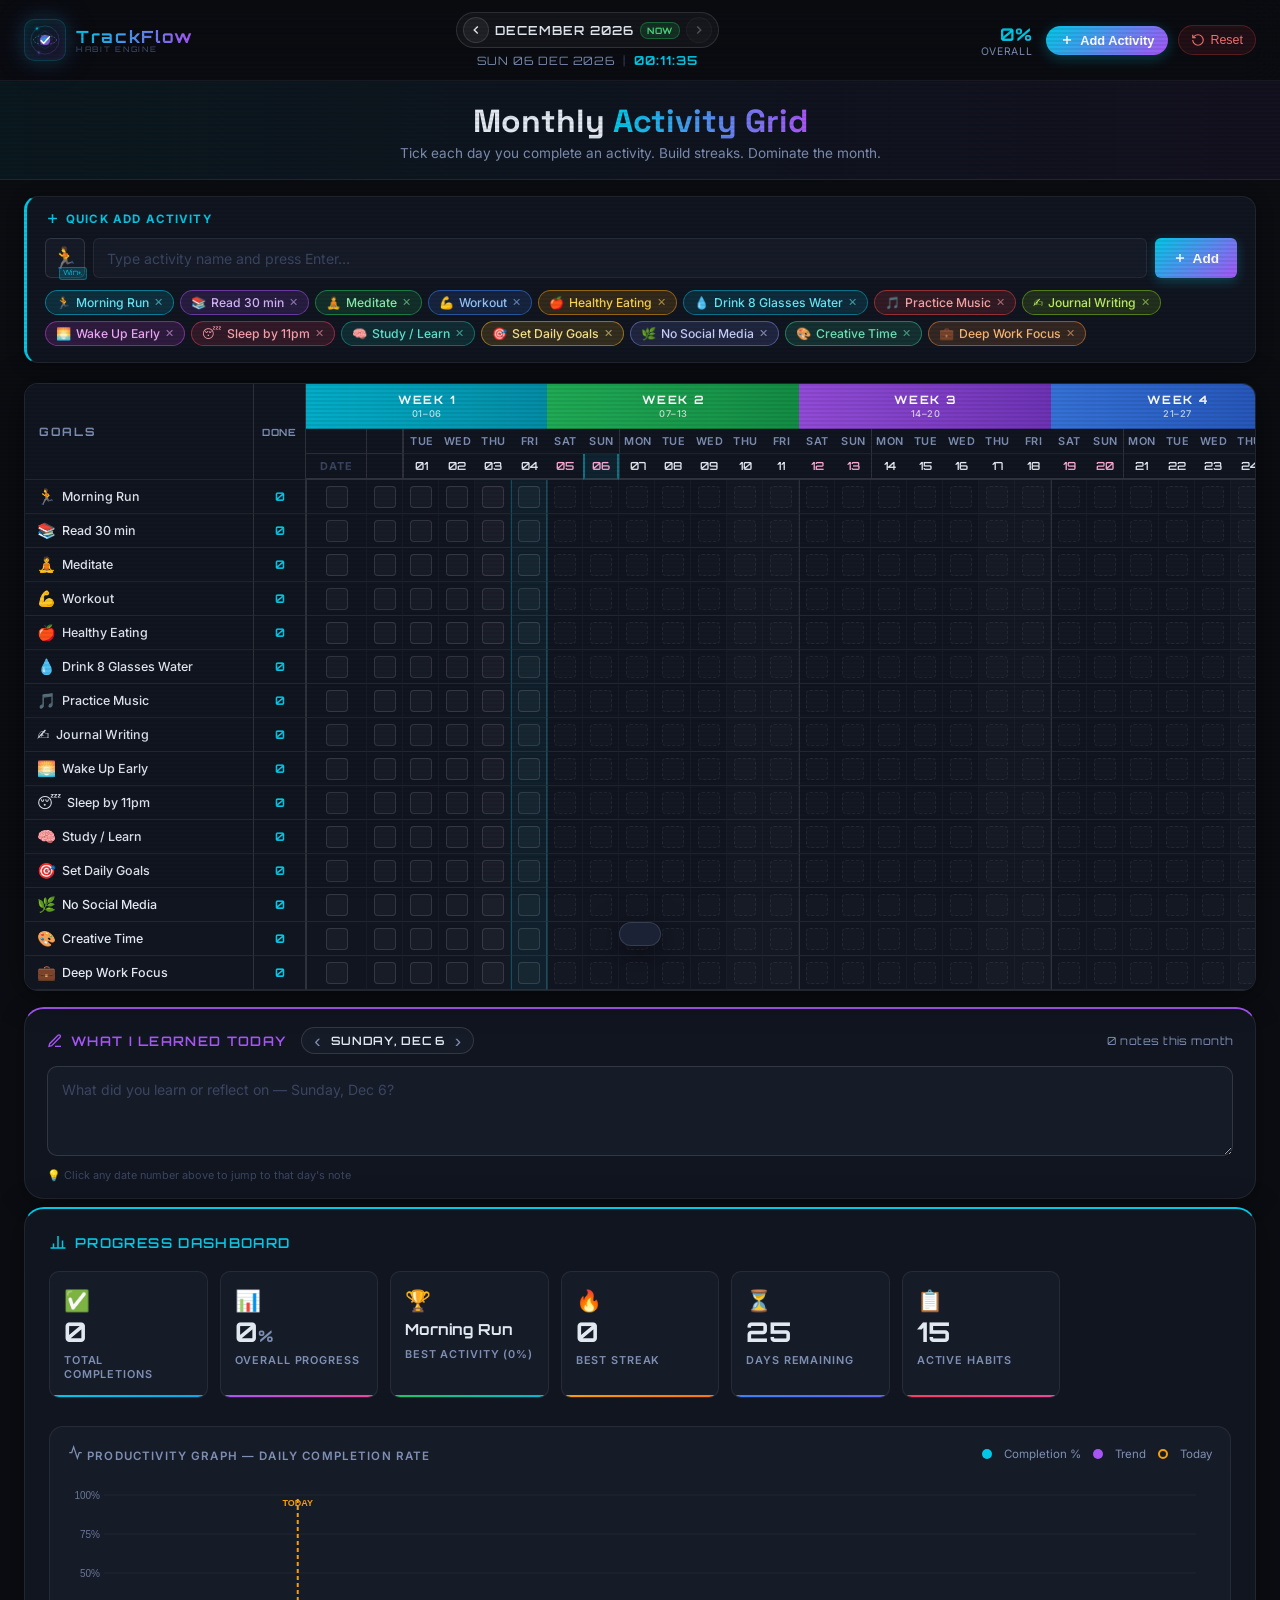
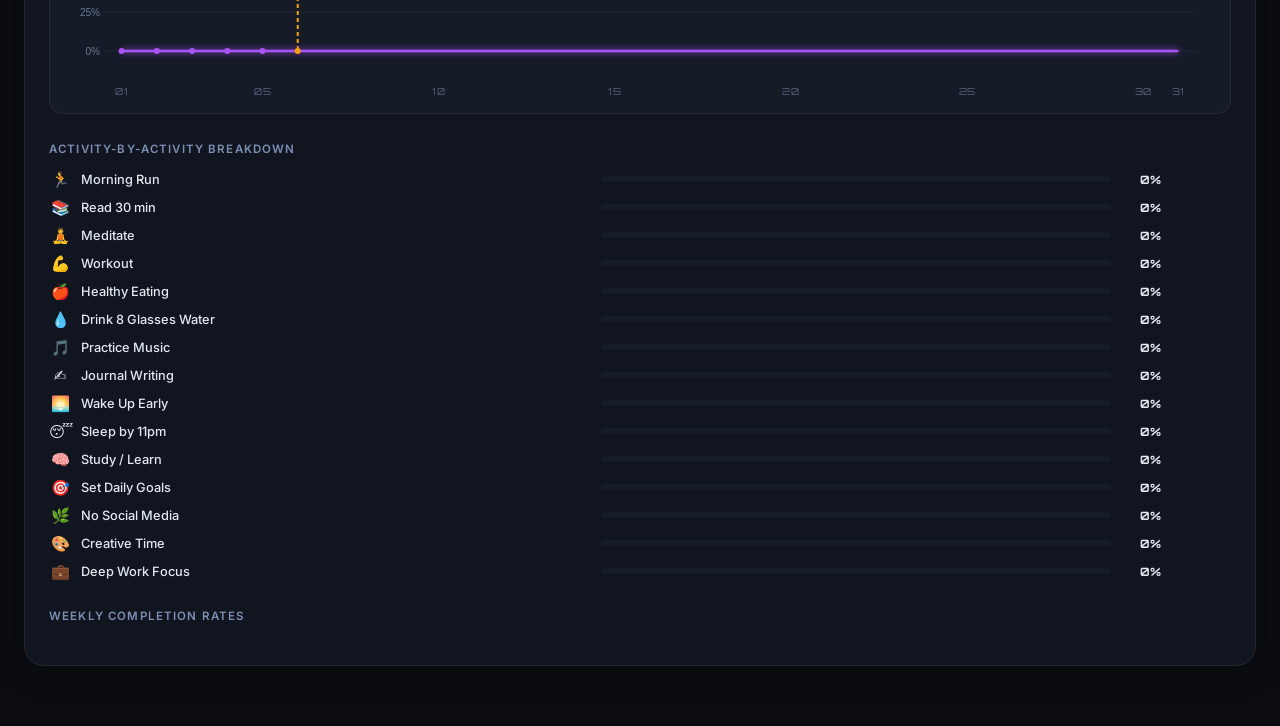
==== index.html @ 76096b97 "initialize" ====
<!DOCTYPE html>
<html lang="en">
<head>
  <meta charset="UTF-8" />
  <meta name="viewport" content="width=device-width, initial-scale=1.0" />
  <title>Monthly Activity Tracker | TrackFlow</title>
  <link rel="icon" type="image/svg+xml" href="favicon.svg" />
  <meta name="description" content="Track daily habits for the whole month. Activities as rows, days grouped by weeks as columns. Visualize your consistency." />
  <link rel="preconnect" href="https://fonts.googleapis.com" />
  <link rel="preconnect" href="https://fonts.gstatic.com" crossorigin />
  <link href="https://fonts.googleapis.com/css2?family=Inter:wght@300;400;500;600;700;800&family=Space+Grotesk:wght@400;500;600;700&family=Orbitron:wght@400;600;700&display=swap" rel="stylesheet" />
  <link rel="stylesheet" href="style.css" />
</head>
<body>

  <!-- Scanline overlay for techy feel -->
  <div class="scanlines"></div>

  <!-- Header -->
  <header class="header">
    <div class="header-inner">
      <div class="logo">
        <div class="logo-icon">
          <svg width="32" height="32" viewBox="0 0 100 100" fill="none" xmlns="http://www.w3.org/2000/svg">
            <!-- Outer glow ring -->
            <circle class="logo-ring-outer" cx="50" cy="50" r="44" stroke="url(#logoGrad1)" stroke-width="2" opacity="0.35"/>
            <!-- Orbital ring 1 (tilted) -->
            <ellipse class="logo-orbit logo-orbit-1" cx="50" cy="50" rx="36" ry="14" stroke="url(#logoGrad1)" stroke-width="1.8" stroke-dasharray="6 4" opacity="0.6"/>
            <!-- Orbital ring 2 (tilted opposite) -->
            <ellipse class="logo-orbit logo-orbit-2" cx="50" cy="50" rx="36" ry="14" stroke="url(#logoGrad2)" stroke-width="1.5" stroke-dasharray="4 6" opacity="0.45"/>
            <!-- Inner hexagon frame -->
            <polygon class="logo-hex" points="50,22 72,36 72,64 50,78 28,64 28,36" stroke="url(#logoGrad1)" stroke-width="1.5" fill="none" opacity="0.25"/>
            <!-- Core pulse circle -->
            <circle class="logo-core-pulse" cx="50" cy="50" r="18" fill="url(#logoCoreFill)" opacity="0.2"/>
            <circle class="logo-core" cx="50" cy="50" r="16" fill="url(#logoCoreFill)" opacity="0.85"/>
            <!-- Checkmark in the center -->
            <polyline class="logo-check" points="38,52 46,60 64,40" stroke="#fff" stroke-width="5" stroke-linecap="round" stroke-linejoin="round" fill="none"/>
            <!-- Small orbiting dot -->
            <circle class="logo-dot" cx="50" cy="6" r="3" fill="#00c8e6">
              <animateTransform attributeName="transform" type="rotate" from="0 50 50" to="360 50 50" dur="6s" repeatCount="indefinite"/>
            </circle>
            <!-- Second orbiting dot (reverse) -->
            <circle class="logo-dot-2" cx="94" cy="50" r="2.2" fill="#a855f7">
              <animateTransform attributeName="transform" type="rotate" from="360 50 50" to="0 50 50" dur="8s" repeatCount="indefinite"/>
            </circle>
            <!-- Gradients -->
            <defs>
              <linearGradient id="logoGrad1" x1="0%" y1="0%" x2="100%" y2="100%">
                <stop offset="0%" stop-color="#00c8e6"/>
                <stop offset="100%" stop-color="#a855f7"/>
              </linearGradient>
              <linearGradient id="logoGrad2" x1="100%" y1="0%" x2="0%" y2="100%">
                <stop offset="0%" stop-color="#a855f7"/>
                <stop offset="100%" stop-color="#22c55e"/>
              </linearGradient>
              <radialGradient id="logoCoreFill" cx="50%" cy="45%" r="50%">
                <stop offset="0%" stop-color="#00c8e6"/>
                <stop offset="100%" stop-color="#a855f7"/>
              </radialGradient>
            </defs>
          </svg>
        </div>
        <div class="logo-text-wrap">
          <span class="logo-text">TrackFlow</span>
          <span class="logo-tagline">HABIT ENGINE</span>
        </div>
      </div>
      <div class="header-center">
        <div class="month-display" id="monthDisplay"></div>
        <div class="live-clock" id="liveClock">
          <span class="clock-date" id="clockDate"></span>
          <span class="clock-sep">|</span>
          <span class="clock-time" id="clockTime"></span>
        </div>
      </div>
      <div class="header-right">
        <div class="header-stat" id="headerStat">
          <span class="stat-val" id="headerPct">0%</span>
          <span class="stat-lbl">Overall</span>
        </div>
        <button class="btn-add-activity" id="openAddModal">
          <svg width="14" height="14" viewBox="0 0 24 24" fill="none" stroke="currentColor" stroke-width="2.5"><path d="M12 5v14M5 12h14"/></svg>
          Add Activity
        </button>
        <button class="btn-reset" id="resetBtn">
          <svg width="14" height="14" viewBox="0 0 24 24" fill="none" stroke="currentColor" stroke-width="2">
            <path d="M3 12a9 9 0 1 0 9-9 9.75 9.75 0 0 0-6.74 2.74L3 8"/><path d="M3 3v5h5"/>
          </svg>
          Reset
        </button>
      </div>
    </div>
  </header>

  <!-- Hero Strip -->
  <div class="hero-strip">
    <h1 class="hero-title">Monthly <span class="hl">Activity Grid</span></h1>
    <p class="hero-sub">Tick each day you complete an activity. Build streaks. Dominate the month.</p>
  </div>

  <!-- Main tracker area -->
  <main class="main-wrap">

    <!-- Quick-Add Activity Bar -->
    <div class="quick-add-bar">
      <div class="quick-add-inner">
        <div class="qa-label">
          <svg width="15" height="15" viewBox="0 0 24 24" fill="none" stroke="currentColor" stroke-width="2.5"><path d="M12 5v14M5 12h14"/></svg>
          Quick Add Activity
        </div>
        <div class="qa-inputs">
          <!-- Native emoji input: click here then press Win+. to open OS emoji picker -->
          <div class="qa-emoji-wrap" title="Click here, then press Win+. for emoji picker">
            <input type="text" id="qaEmojiInput" class="qa-emoji-input" value="🏃" maxlength="4"
              placeholder="😀" autocomplete="off" spellcheck="false" />
            <span class="qa-emoji-hint">Win+.</span>
          </div>
          <input type="text" id="qaNameInput" class="qa-name-input" placeholder="Type activity name and press Enter…" maxlength="28" />
          <button class="qa-add-btn" id="qaAddBtn">
            <svg width="14" height="14" viewBox="0 0 24 24" fill="none" stroke="currentColor" stroke-width="2.5"><path d="M12 5v14M5 12h14"/></svg>
            Add
          </button>
        </div>
        <div class="qa-chips" id="qaChips"></div>
      </div>
    </div>

    <!-- Outer scroll for the grid -->
    <div class="grid-outer">
      <div class="grid-scroll" id="gridScroll">

        <table class="tracker-grid" id="trackerGrid">
          <!-- Built entirely by JS -->
        </table>

      </div>
    </div>

    <!-- Daily Learnings Panel -->
    <div class="learnings-panel" id="learningsPanel">
      <div class="lp-header">
        <div class="lp-title">
          <svg width="16" height="16" viewBox="0 0 24 24" fill="none" stroke="currentColor" stroke-width="2">
            <path d="M12 20h9"/><path d="M16.5 3.5a2.121 2.121 0 013 3L7 19l-4 1 1-4L16.5 3.5z"/>
          </svg>
          What I Learned Today
        </div>
        <div class="lp-day-nav">
          <button class="lp-nav-btn" id="lpPrevDay" title="Previous day">&#8249;</button>
          <span class="lp-date-label" id="lpDateLabel">—</span>
          <button class="lp-nav-btn" id="lpNextDay" title="Next day">&#8250;</button>
        </div>
        <span class="lp-note-count" id="lpNoteCount">0 notes this month</span>
      </div>
      <textarea class="lp-textarea" id="lpTextarea" maxlength="2000"
        placeholder="What did you learn or reflect on today?"></textarea>
      <div class="lp-footer">
        <span class="lp-tip">💡 Click any date number above to jump to that day's note</span>
        <span class="lp-saved" id="lpSaved"></span>
      </div>
    </div>

    <!-- Progress Dashboard -->
    <section class="dashboard" id="dashboard">
      <div class="dash-title">
        <svg width="18" height="18" viewBox="0 0 24 24" fill="none" stroke="currentColor" stroke-width="2">
          <line x1="18" y1="20" x2="18" y2="10"/><line x1="12" y1="20" x2="12" y2="4"/>
          <line x1="6" y1="20" x2="6" y2="14"/><path d="M2 20h20"/>
        </svg>
        Progress Dashboard
      </div>

      <!-- Top stat cards -->
      <div class="stat-cards" id="statCards"></div>

      <!-- Productivity Graph -->
      <div class="graph-panel" id="graphPanel">
        <div class="graph-header">
          <div class="panel-label" style="margin-bottom:0">
            <svg width="15" height="15" viewBox="0 0 24 24" fill="none" stroke="currentColor" stroke-width="2">
              <polyline points="22 12 18 12 15 21 9 3 6 12 2 12"/>
            </svg>
            Productivity Graph — Daily Completion Rate
          </div>
          <div class="graph-legend">
            <span class="gl-dot" style="background:#00c8e6"></span><span>Completion %</span>
            <span class="gl-dot" style="background:#a855f7"></span><span>Trend</span>
            <span class="gl-dot gl-today"></span><span>Today</span>
          </div>
        </div>
        <div class="graph-wrap">
          <canvas id="prodGraph" class="prod-canvas"></canvas>
        </div>
        <div class="graph-x-labels" id="graphXLabels"></div>
      </div>

      <!-- Per-activity breakdown -->
      <div class="activity-breakdown" id="activityBreakdown"></div>

      <!-- Weekly bars -->
      <div class="weekly-panel">
        <div class="panel-label">Weekly Completion Rates</div>
        <div class="weekly-bar-row" id="weeklyBarRow"></div>
      </div>
    </section>

  </main>

  <!-- Add Activity Modal -->
  <div class="overlay" id="addModalOverlay">
    <div class="modal glass-modal">
      <div class="modal-head">
        <span class="modal-title">Add New Activity</span>
        <button class="modal-close" id="closeAddModal">✕</button>
      </div>
      <div class="modal-body">
        <label class="field-label">Activity Name</label>
        <div class="input-row">
          <input type="text" id="activityNameInput" class="text-input" placeholder="e.g. Morning Run, Read 30 min…" maxlength="28" />
        </div>
        <div class="emoji-picker-wrap">
          <label class="field-label">Pick an Emoji</label>
          <div class="modal-emoji-native">
            <input type="text" id="modalEmojiInput" class="modal-emoji-input" value="🏃" maxlength="4"
              placeholder="😀" autocomplete="off" spellcheck="false" />
            <span class="modal-emoji-tip">← Click &amp; press <kbd>Win</kbd>+<kbd>.</kbd> to open emoji picker</span>
          </div>
          <div class="emoji-grid" id="emojiGrid"></div>
        </div>
        <div class="modal-actions">
          <button class="btn-cancel-m" id="cancelAddModal">Cancel</button>
          <button class="btn-confirm-add" id="confirmAddActivity">
            <svg width="14" height="14" viewBox="0 0 24 24" fill="none" stroke="currentColor" stroke-width="2.5"><path d="M12 5v14M5 12h14"/></svg>
            Add Activity
          </button>
        </div>
      </div>
    </div>
  </div>

  <!-- Reset Confirm Modal -->
  <div class="overlay" id="resetOverlay">
    <div class="modal glass-modal narrow">
      <div class="modal-head">
        <span class="modal-title" style="color:#f87171">⚠ Reset All Data?</span>
        <button class="modal-close" id="closeResetModal">✕</button>
      </div>
      <div class="modal-body">
        <p style="color:var(--c-text2);font-size:.88rem;line-height:1.6;margin-bottom:20px">This will permanently erase all ticked days and restore default activities. Cannot be undone.</p>
        <div class="modal-actions">
          <button class="btn-cancel-m" id="cancelReset">Cancel</button>
          <button class="btn-danger-confirm" id="confirmReset">Yes, Reset Everything</button>
        </div>
      </div>
    </div>
  </div>

  <!-- Toast -->
  <div class="toast" id="toast"></div>

  <script src="app.js"></script>
</body>
</html>
---- style.css ----
/* ============================================================
   TrackFlow — Reference-Matched Style
   Dark techy dashboard: activities as rows, weeks as columns
   ============================================================ */

*, *::before, *::after { box-sizing: border-box; margin: 0; padding: 0; }

:root {
  --bg:        #0b0d12;
  --bg2:       #111520;
  --bg3:       #161b28;
  --bg4:       #1c2235;
  --glass:     rgba(255,255,255,0.04);
  --glass2:    rgba(255,255,255,0.07);

  /* Week colours matching reference */
  --w1: #00c8e6;   /* cyan  - week 1 */
  --w2: #22c55e;   /* green - week 2 */
  --w3: #a855f7;   /* purple- week 3 */
  --w4: #3b82f6;   /* blue  - week 4 */
  --w5: #f97316;   /* orange- week 5 */

  --accent:    #00c8e6;
  --accent2:   #a855f7;
  --green:     #22c55e;
  --amber:     #f59e0b;
  --red:       #ef4444;

  --c-text:    #e2e8f0;
  --c-text2:   #7d8fb3;
  --c-text3:   #3a4560;
  --c-border:  rgba(255,255,255,0.07);
  --c-border2: rgba(255,255,255,0.12);

  --cell-w:    36px;
  --cell-h:    34px;
  --label-w:   200px;
  --count-w:   52px;

  --font:      'Inter', system-ui, sans-serif;
  --font-d:    'Space Grotesk', system-ui, sans-serif;
  --font-hud:  'Orbitron', system-ui, sans-serif;

  --r-sm: 6px;
  --r-md: 10px;
  --r-lg: 14px;
  --r-xl: 20px;

  --ease: 0.18s cubic-bezier(0.4,0,0.2,1);
}

html { scroll-behavior: smooth; }
body {
  font-family: var(--font);
  background: var(--bg);
  color: var(--c-text);
  min-height: 100vh;
  overflow-x: hidden;
}

/* Scanlines */
.scanlines {
  pointer-events: none;
  position: fixed;
  inset: 0;
  z-index: 9999;
  background: repeating-linear-gradient(
    0deg,
    rgba(0,0,0,0) 0px,
    rgba(0,0,0,0) 2px,
    rgba(0,0,0,0.07) 2px,
    rgba(0,0,0,0.07) 4px
  );
}

/* ── Header ── */
.header {
  position: sticky; top: 0; z-index: 200;
  background: rgba(11,13,18,0.92);
  backdrop-filter: blur(20px);
  border-bottom: 1px solid var(--c-border);
}
.header-inner {
  display: flex; align-items: center; gap: 16px;
  max-width: 100%; padding: 12px 24px;
}
.logo { display: flex; align-items: center; gap: 10px; flex-shrink: 0; cursor: default; }
.logo-icon {
  width: 42px; height: 42px; border-radius: 10px;
  background: linear-gradient(135deg, rgba(0,200,230,0.12), rgba(168,85,247,0.12));
  border: 1px solid rgba(0,200,230,0.2);
  display: flex; align-items: center; justify-content: center;
  position: relative; overflow: visible;
  box-shadow:
    0 0 20px rgba(0,200,230,0.2),
    0 0 40px rgba(168,85,247,0.1),
    inset 0 0 12px rgba(0,200,230,0.08);
  transition: box-shadow 0.4s ease, transform 0.3s ease;
}
.logo:hover .logo-icon {
  box-shadow:
    0 0 28px rgba(0,200,230,0.4),
    0 0 56px rgba(168,85,247,0.2),
    inset 0 0 16px rgba(0,200,230,0.12);
  transform: scale(1.08);
}

/* Orbital ring animations */
.logo-orbit-1 { transform-origin: 50px 50px; transform-box: view-box; animation: logoOrbit1 8s linear infinite; }
.logo-orbit-2 { transform-origin: 50px 50px; transform-box: view-box; animation: logoOrbit2 10s linear infinite; }
@keyframes logoOrbit1 {
  from { transform: rotate(35deg); }
  to   { transform: rotate(395deg); }
}
@keyframes logoOrbit2 {
  from { transform: rotate(-25deg); }
  to   { transform: rotate(-385deg); }
}

/* Core pulse glow */
.logo-core-pulse {
  animation: logoPulse 2.5s ease-in-out infinite;
}
@keyframes logoPulse {
  0%, 100% { r: 18; opacity: 0.15; }
  50%      { r: 22; opacity: 0.35; }
}

/* Checkmark draw-in on load */
.logo-check {
  stroke-dasharray: 60;
  stroke-dashoffset: 60;
  animation: logoCheckDraw 1.2s 0.3s cubic-bezier(0.34,1.56,0.64,1) forwards;
}
@keyframes logoCheckDraw {
  to { stroke-dashoffset: 0; }
}

/* Orbiting dots glow */
.logo-dot   { filter: drop-shadow(0 0 4px #00c8e6); }
.logo-dot-2 { filter: drop-shadow(0 0 4px #a855f7); }

/* Hexagon subtle rotation */
.logo-hex {
  transform-origin: 50px 50px;
  transform-box: view-box;
  animation: logoHexSpin 20s linear infinite;
}
@keyframes logoHexSpin {
  from { transform: rotate(0deg); }
  to   { transform: rotate(360deg); }
}

/* Outer ring breathing */
.logo-ring-outer {
  animation: logoRingBreathe 3s ease-in-out infinite;
}
@keyframes logoRingBreathe {
  0%, 100% { opacity: 0.25; stroke-width: 1.5; }
  50%      { opacity: 0.5;  stroke-width: 2.5; }
}

/* Logo text */
.logo-text-wrap {
  display: flex; flex-direction: column; gap: 0;
}
.logo-text {
  font-family: var(--font-hud); font-size: 1.05rem; font-weight: 700;
  background-image: linear-gradient(90deg, #00c8e6, #a855f7, #00c8e6);
  background-size: 200% auto;
  -webkit-background-clip: text;
  background-clip: text;
  -webkit-text-fill-color: transparent;
  color: transparent;
  animation: logoTextShimmer 4s linear infinite;
  letter-spacing: 0.1em; line-height: 1.15;
}
@keyframes logoTextShimmer {
  to { background-position: 200% center; }
}
.logo-tagline {
  font-family: var(--font-hud); font-size: 0.48rem; font-weight: 500;
  color: var(--c-text3); letter-spacing: 0.22em; text-transform: uppercase;
  line-height: 1;
}
.header-center { flex: 1; display: flex; flex-direction: column; align-items: center; gap: 4px; }
.month-display {
  font-family: var(--font-hud); font-size: 0.85rem; font-weight: 600;
  color: var(--c-text); letter-spacing: 0.1em; text-transform: uppercase;
  padding: 4px 14px; background: var(--glass); border: 1px solid var(--c-border2);
  border-radius: 20px;
}

/* Live clock */
.live-clock {
  display: flex; align-items: center; gap: 8px;
  font-family: var(--font-hud);
  font-size: 0.72rem; letter-spacing: 0.08em;
}
.clock-date { color: var(--c-text2); }
.clock-sep  { color: var(--c-text3); }
.clock-time {
  color: var(--accent);
  font-weight: 700;
  font-size: 0.78rem;
  /* Animated pulse on second tick */
  animation: clockPulse 1s step-end infinite;
}
@keyframes clockPulse {
  0%, 100% { opacity: 1; }
  50%       { opacity: 0.6; }
}
.header-right { display: flex; align-items: center; gap: 10px; flex-shrink: 0; }
.header-stat {
  display: flex; flex-direction: column; align-items: flex-end;
  margin-right: 4px;
}
.stat-val { font-family: var(--font-hud); font-size: 1.1rem; font-weight: 700; color: var(--accent); }
.stat-lbl { font-size: 0.65rem; color: var(--c-text2); text-transform: uppercase; letter-spacing: 0.06em; }

.btn-add-activity {
  display: flex; align-items: center; gap: 6px;
  padding: 7px 14px;
  background: linear-gradient(135deg, #00c8e6 0%, #a855f7 100%);
  border: none; border-radius: 20px; color: #fff;
  font-size: 0.8rem; font-weight: 600; cursor: pointer;
  transition: var(--ease); box-shadow: 0 3px 14px rgba(0,200,230,0.3);
}
.btn-add-activity:hover { transform: translateY(-1px); box-shadow: 0 5px 20px rgba(0,200,230,0.45); }

.btn-reset {
  display: flex; align-items: center; gap: 5px;
  padding: 7px 12px;
  background: rgba(239,68,68,0.1); border: 1px solid rgba(239,68,68,0.25);
  border-radius: 20px; color: #f87171; font-size: 0.78rem; font-weight: 500; cursor: pointer;
  transition: var(--ease);
}
.btn-reset:hover { background: rgba(239,68,68,0.2); border-color: rgba(239,68,68,0.5); }

/* ── Hero Strip ── */
.hero-strip {
  background: linear-gradient(90deg, rgba(0,200,230,0.06) 0%, rgba(168,85,247,0.06) 100%);
  border-bottom: 1px solid var(--c-border);
  padding: 20px 28px 18px;
  text-align: center;
}
.hero-title {
  font-family: var(--font-d); font-size: clamp(1.4rem,2.5vw,2.2rem);
  font-weight: 700; margin-bottom: 4px;
}
.hl {
  background: linear-gradient(90deg, #00c8e6, #a855f7);
  -webkit-background-clip: text; -webkit-text-fill-color: transparent; background-clip: text;
}
.hero-sub { font-size: 0.85rem; color: var(--c-text2); }

/* ── Main Wrapper ── */
.main-wrap {
  padding: 0 0 60px;
}

/* ── Grid Outer (scroll container) ── */
.grid-outer {
  position: relative;
  padding: 20px 24px 8px;
}
.grid-scroll {
  overflow-x: auto;
  overflow-y: visible;
  border: 1px solid var(--c-border);
  border-radius: var(--r-lg);
  background: var(--bg2);
  box-shadow: 0 4px 32px rgba(0,0,0,0.5);
  scrollbar-width: thin;
  scrollbar-color: var(--bg4) transparent;
}
.grid-scroll::-webkit-scrollbar { height: 5px; }
.grid-scroll::-webkit-scrollbar-track { background: transparent; }
.grid-scroll::-webkit-scrollbar-thumb { background: var(--bg4); border-radius: 3px; }

/* ── Tracker Table ── */
.tracker-grid {
  border-collapse: separate;
  border-spacing: 0;
  width: max-content;
  min-width: 100%;
}

/* ═══════════════════════════════════════
   ROW 1 — "GOALS" + WEEK HEADERS
   ═══════════════════════════════════════ */
.th-goals-main {
  position: sticky; left: 0; z-index: 30;
  background: var(--bg2);
  width: var(--label-w); min-width: var(--label-w);
  padding: 10px 14px;
  text-align: left;
  font-family: var(--font-hud);
  font-size: 0.72rem; letter-spacing: 0.15em;
  color: var(--c-text2); text-transform: uppercase;
  border-right: 1px solid var(--c-border2);
  border-bottom: 1px solid var(--c-border);
}
.th-count-main {
  position: sticky; left: var(--label-w); z-index: 30;
  width: var(--count-w); min-width: var(--count-w);
  background: var(--bg2);
  border-right: 1px solid var(--c-border2);
  border-bottom: 1px solid var(--c-border);
  font-family: var(--font-hud);
  font-size: 0.62rem; color: var(--c-text2);
  text-transform: uppercase; letter-spacing: 0.1em;
  text-align: center; padding: 10px 4px;
}

/* Week header cells (span 7 day-cols) */
.th-week {
  text-align: center;
  font-family: var(--font-hud);
  font-size: 0.78rem; font-weight: 700; letter-spacing: 0.12em;
  color: #fff; text-transform: uppercase;
  padding: 9px 4px;
  border-bottom: 1px solid rgba(0,0,0,0.2);
  position: relative;
  user-select: none;
}
.th-week.w1 { background: linear-gradient(90deg, rgba(0,200,230,0.85), rgba(0,180,210,0.75)); }
.th-week.w2 { background: linear-gradient(90deg, rgba(34,197,94,0.85), rgba(20,180,80,0.75)); }
.th-week.w3 { background: linear-gradient(90deg, rgba(168,85,247,0.85), rgba(140,60,230,0.75)); }
.th-week.w4 { background: linear-gradient(90deg, rgba(59,130,246,0.85), rgba(40,100,230,0.75)); }
.th-week.w5 { background: linear-gradient(90deg, rgba(249,115,22,0.85), rgba(230,90,10,0.75)); }

/* ═══════════════════════════════════════
   ROW 2 — Day-of-week (Mon Tue…)
   ═══════════════════════════════════════ */
.th-dayname-stub {
  position: sticky; left: 0; z-index: 30;
  background: var(--bg2);
  border-right: 1px solid var(--c-border2);
  border-bottom: 1px solid var(--c-border2);
  padding: 6px 14px;
  font-size: 0.7rem; color: var(--c-text2); text-transform: uppercase;
  letter-spacing: 0.08em;
}
.th-count-stub {
  position: sticky; left: var(--label-w); z-index: 30;
  background: var(--bg2);
  border-right: 1px solid var(--c-border2);
  border-bottom: 1px solid var(--c-border2);
}
.th-dayname {
  text-align: center;
  font-size: 0.68rem; font-weight: 600; color: var(--c-text2);
  text-transform: uppercase; letter-spacing: 0.06em;
  padding: 5px 2px;
  border-bottom: 1px solid var(--c-border);
  min-width: var(--cell-w); width: var(--cell-w);
}
.th-dayname.sat, .th-dayname.sun { color: #f9a8d4; }

/* ═══════════════════════════════════════
   ROW 3 — Date numbers
   ═══════════════════════════════════════ */
.th-datenum-stub {
  position: sticky; left: 0; z-index: 30;
  background: var(--bg2);
  border-right: 1px solid var(--c-border2);
  border-bottom: 2px solid var(--c-border2);
  padding: 5px 14px;
  font-size: 0.68rem; color: var(--c-text3);
  text-transform: uppercase; letter-spacing: 0.08em;
}
.th-count-datenum {
  position: sticky; left: var(--label-w); z-index: 30;
  background: var(--bg2);
  border-right: 1px solid var(--c-border2);
  border-bottom: 2px solid var(--c-border2);
}
.th-datenum {
  text-align: center;
  font-family: var(--font-hud);
  font-size: 0.7rem; font-weight: 600; color: var(--c-text);
  padding: 4px 2px;
  border-bottom: 2px solid var(--c-border2);
  min-width: var(--cell-w); width: var(--cell-w);
}
.th-datenum.today-col { color: var(--accent); background: rgba(0,200,230,0.08); }
.th-datenum.weekend-col { color: #f9a8d4; }

/* ═══════════════════════════════════════
   ACTIVITY ROWS
   ═══════════════════════════════════════ */
.activity-row { transition: background var(--ease); }
.activity-row:hover { background: rgba(255,255,255,0.018); }
.activity-row:hover .td-label { background: var(--bg3); }

/* Sticky label cell */
.td-label {
  position: sticky; left: 0; z-index: 10;
  background: var(--bg2);
  min-width: var(--label-w); width: var(--label-w);
  padding: 0 12px;
  border-right: 1px solid var(--c-border2);
  border-bottom: 1px solid var(--c-border);
  height: var(--cell-h);
  transition: background var(--ease);
  cursor: default;
}
.td-label-inner {
  display: flex; align-items: center; gap: 6px;
  height: 100%;
  width: 100%;
}
.td-label-emoji { font-size: 0.95rem; flex-shrink: 0; }
.td-label-text {
  flex: 1; min-width: 0;
  font-size: 0.78rem; font-weight: 500; color: var(--c-text);
  white-space: nowrap; overflow: hidden; text-overflow: ellipsis;
  cursor: default; border-radius: 4px;
  transition: color var(--ease);
}
.td-label-text:hover { color: var(--accent); }
.td-label-text.renaming { overflow: visible; white-space: normal; }


/* Pencil edit button */
.td-edit-btn {
  flex-shrink: 0;
  opacity: 0;
  width: 20px; height: 20px;
  border: 1px solid rgba(0,200,230,0.3);
  background: rgba(0,200,230,0.08);
  border-radius: 4px;
  color: var(--accent);
  font-size: 10px;
  cursor: pointer;
  transition: var(--ease);
  display: flex; align-items: center; justify-content: center;
  padding: 0;
}
.td-label:hover .td-edit-btn { opacity: 1; }
.td-edit-btn:hover {
  background: rgba(0,200,230,0.2);
  border-color: var(--accent);
  transform: scale(1.1);
}

/* Remove button */
.td-remove-btn {
  flex-shrink: 0;
  opacity: 0; width: 16px; height: 16px;
  border: none; background: rgba(239,68,68,0.15);
  border-radius: 50%; color: #f87171; font-size: 10px;
  cursor: pointer; transition: var(--ease);
  display: flex; align-items: center; justify-content: center;
}
.td-label:hover .td-remove-btn { opacity: 1; }
.td-remove-btn:hover { background: rgba(239,68,68,0.45); }

/* Inline rename input */
.inline-rename-input {
  width: 130px;
  height: 22px;
  padding: 0 7px;
  background: var(--bg4);
  border: 1.5px solid var(--accent);
  border-radius: 5px;
  color: var(--c-text);
  font-family: var(--font);
  font-size: 0.78rem;
  font-weight: 500;
  outline: none;
  box-shadow: 0 0 0 3px rgba(0,200,230,0.15);
  animation: renameIn 0.18s cubic-bezier(0.34,1.56,0.64,1);
}
@keyframes renameIn {
  from { opacity:0; transform: scaleX(0.7); }
  to   { opacity:1; transform: scaleX(1); }
}



/* Count cell (sticky) */
.td-count {
  position: sticky; left: var(--label-w); z-index: 10;
  background: var(--bg2);
  width: var(--count-w); min-width: var(--count-w);
  text-align: center;
  border-right: 1px solid var(--c-border2);
  border-bottom: 1px solid var(--c-border);
  font-family: var(--font-hud);
  font-size: 0.75rem; font-weight: 700;
  color: var(--accent);
  padding: 0 4px;
}

/* Checker cell */
.td-check {
  text-align: center; vertical-align: middle;
  border-bottom: 1px solid var(--c-border);
  border-right: 1px solid rgba(255,255,255,0.03);
  padding: 2px;
  min-width: var(--cell-w); width: var(--cell-w);
  height: var(--cell-h);
}
.td-check.today-col-cell { background: rgba(0,200,230,0.04); }
.td-check.weekend-cell { background: rgba(255,255,255,0.01); }

/* The actual checkbox button */
.chk {
  width: 22px; height: 22px;
  border-radius: 4px;
  border: 1.5px solid var(--c-border2);
  background: rgba(255,255,255,0.03);
  cursor: pointer;
  display: inline-flex; align-items: center; justify-content: center;
  transition: all var(--ease);
  position: relative; overflow: hidden;
}
.chk:hover:not(.future) {
  border-color: var(--accent);
  background: rgba(0,200,230,0.1);
  transform: scale(1.12);
}
.chk.done {
  background: var(--green);
  border-color: var(--green);
  box-shadow: 0 0 8px rgba(34,197,94,0.5);
}
.chk.done .chk-icon { opacity: 1; transform: scale(1) rotate(0deg); }
.chk-icon {
  opacity: 0;
  transform: scale(0.4) rotate(-30deg);
  transition: all 0.2s cubic-bezier(0.34,1.56,0.64,1);
  color: #fff;
  pointer-events: none;
}
/* Future dates are now fully accessible — styled as faint but clickable */
.chk.future {
  opacity: 0.45;
  border-style: dashed;
  border-color: rgba(255,255,255,0.15);
}

/* Week column separators */
.td-check.week-start-col,
.th-dayname.week-start-col,
.th-datenum.week-start-col { border-left: 1px solid var(--c-border2); }

/* ── Empty state ── */
.empty-row td {
  text-align: center; padding: 48px 20px;
  color: var(--c-text2); font-size: 0.88rem;
}
.empty-icon { font-size: 2.5rem; margin-bottom: 10px; }

/* ── Progress Row (inline mini bars per activity) ── */
.pct-bar-outer {
  position: sticky; left: var(--label-w); z-index: 5;
  padding: 0;
}

/* ── Dashboard ── */
.dashboard {
  margin: 8px 24px 0;
  background: var(--bg2);
  border: 1px solid var(--c-border);
  border-top: 2px solid var(--accent);
  border-radius: var(--r-xl);
  padding: 24px 24px 28px;
  box-shadow: 0 4px 32px rgba(0,0,0,0.4);
}
.dash-title {
  display: flex; align-items: center; gap: 8px;
  font-family: var(--font-hud); font-size: 0.85rem; font-weight: 600;
  color: var(--accent); letter-spacing: 0.1em; text-transform: uppercase;
  margin-bottom: 20px;
}

/* Stat Cards */
.stat-cards {
  display: grid;
  grid-template-columns: repeat(auto-fill, minmax(150px, 1fr));
  gap: 12px; margin-bottom: 28px;
}
.s-card {
  background: var(--bg3);
  border: 1px solid var(--c-border);
  border-radius: var(--r-md);
  padding: 16px 14px;
  display: flex; flex-direction: column; gap: 6px;
  position: relative; overflow: hidden;
  transition: var(--ease);
}
.s-card::after {
  content: ''; position: absolute; bottom: 0; left: 0; right: 0;
  height: 2px;
}
.s-card.sc-cyan::after   { background: linear-gradient(90deg,#00c8e6,#0ea5e9); }
.s-card.sc-purple::after { background: linear-gradient(90deg,#a855f7,#ec4899); }
.s-card.sc-green::after  { background: linear-gradient(90deg,#22c55e,#06b6d4); }
.s-card.sc-amber::after  { background: linear-gradient(90deg,#f59e0b,#f97316); }
.s-card.sc-blue::after   { background: linear-gradient(90deg,#3b82f6,#6366f1); }
.s-card.sc-rose::after   { background: linear-gradient(90deg,#f43f5e,#ec4899); }
.s-card:hover { transform: translateY(-2px); border-color: var(--c-border2); }
.s-card-icon  { font-size: 1.3rem; }
.s-card-val {
  font-family: var(--font-hud); font-size: 1.7rem; font-weight: 700;
  color: var(--c-text); line-height: 1;
}
.s-card-lbl { font-size: 0.68rem; text-transform: uppercase; letter-spacing: 0.08em; color: var(--c-text2); font-weight: 600; }

/* Activity Breakdown */
.activity-breakdown {
  margin-bottom: 28px;
}
.breakdown-label {
  font-size: 0.72rem; text-transform: uppercase; letter-spacing: 0.1em;
  color: var(--c-text2); font-weight: 600; margin-bottom: 14px;
}
.ab-rows { display: flex; flex-direction: column; gap: 9px; }
.ab-row {
  display: grid;
  grid-template-columns: 22px minmax(120px,1fr) 1fr 40px 60px;
  gap: 10px; align-items: center;
}
.ab-emoji { font-size: 0.95rem; text-align: center; }
.ab-name {
  font-size: 0.8rem; font-weight: 500; overflow: hidden;
  text-overflow: ellipsis; white-space: nowrap;
}
.ab-bar-wrap {
  height: 6px; background: var(--bg3); border-radius: 3px; overflow: hidden;
}
.ab-bar-fill {
  height: 100%; border-radius: 3px;
  transition: width 0.7s cubic-bezier(0.4,0,0.2,1);
}
.ab-pct {
  font-family: var(--font-hud); font-size: 0.72rem; font-weight: 700;
  color: var(--c-text); text-align: right;
}
.ab-streak {
  font-size: 0.68rem; color: var(--amber); text-align: right; white-space: nowrap;
}

/* Weekly bars */
.weekly-panel {}
.panel-label {
  font-size: 0.72rem; text-transform: uppercase; letter-spacing: 0.1em;
  color: var(--c-text2); font-weight: 600; margin-bottom: 14px;
}
.weekly-bar-row {
  display: flex; gap: 12px; flex-wrap: wrap;
}
.wb-card {
  background: var(--bg3); border: 1px solid var(--c-border);
  border-radius: var(--r-md); padding: 14px 12px 12px;
  min-width: 110px; display: flex; flex-direction: column; gap: 8px;
  flex: 1; max-width: 160px;
  transition: var(--ease);
}
.wb-card:hover { transform: translateY(-2px); border-color: var(--c-border2); }
.wb-head { display: flex; align-items: center; justify-content: space-between; }
.wb-name { font-size: 0.68rem; text-transform: uppercase; letter-spacing: 0.08em; color: var(--c-text2); font-weight: 600; }
.wb-pct { font-family: var(--font-hud); font-size: 0.82rem; font-weight: 700; color: var(--c-text); }
.wb-track {
  height: 70px; background: var(--bg4); border-radius: 5px;
  display: flex; flex-direction: column-reverse; overflow: hidden;
}
.wb-fill { border-radius: 5px; transition: height 0.7s cubic-bezier(0.4,0,0.2,1); }
.wb-fill.wf1 { background: linear-gradient(0deg, #00c8e6, #0ea5e9); }
.wb-fill.wf2 { background: linear-gradient(0deg, #22c55e, #16a34a); }
.wb-fill.wf3 { background: linear-gradient(0deg, #a855f7, #7c3aed); }
.wb-fill.wf4 { background: linear-gradient(0deg, #3b82f6, #2563eb); }
.wb-fill.wf5 { background: linear-gradient(0deg, #f97316, #ea580c); }
.wb-done { font-size: 0.65rem; color: var(--c-text2); }

/* ── Modals ── */
.overlay {
  position: fixed; inset: 0; z-index: 1000;
  background: rgba(0,0,0,0.65); backdrop-filter: blur(10px);
  display: none; align-items: center; justify-content: center;
}
.overlay.open { display: flex; }
.glass-modal {
  background: var(--bg3); border: 1px solid var(--c-border2);
  border-radius: var(--r-xl); width: 90%; max-width: 440px;
  box-shadow: 0 20px 60px rgba(0,0,0,0.7);
  animation: mIn 0.28s cubic-bezier(0.34,1.56,0.64,1);
}
.glass-modal.narrow { max-width: 360px; }
@keyframes mIn {
  from { opacity:0; transform:scale(0.85) translateY(20px); }
  to   { opacity:1; transform:scale(1) translateY(0); }
}
.modal-head {
  display: flex; align-items: center; justify-content: space-between;
  padding: 18px 20px 14px;
  border-bottom: 1px solid var(--c-border);
}
.modal-title { font-family: var(--font-d); font-size: 1rem; font-weight: 700; }
.modal-close {
  background: none; border: none; color: var(--c-text2);
  font-size: 1rem; cursor: pointer; padding: 2px 6px; border-radius: 4px;
  transition: var(--ease);
}
.modal-close:hover { color: var(--c-text); background: var(--glass2); }
.modal-body { padding: 18px 20px 20px; }
.field-label {
  display: block; font-size: 0.72rem; text-transform: uppercase;
  letter-spacing: 0.08em; color: var(--c-text2); font-weight: 600;
  margin-bottom: 8px;
}
.input-row { margin-bottom: 16px; }
.text-input {
  width: 100%; padding: 10px 13px;
  background: var(--bg4); border: 1px solid var(--c-border);
  border-radius: var(--r-md); color: var(--c-text);
  font-family: var(--font); font-size: 0.9rem; outline: none;
  transition: var(--ease);
}
.text-input::placeholder { color: var(--c-text3); }
.text-input:focus { border-color: var(--accent); box-shadow: 0 0 0 3px rgba(0,200,230,0.1); }

.emoji-picker-wrap { margin-bottom: 20px; }
.emoji-grid {
  display: flex; flex-wrap: wrap; gap: 8px;
}
.emoji-btn {
  width: 38px; height: 38px;
  background: var(--bg4); border: 1.5px solid var(--c-border);
  border-radius: var(--r-sm); font-size: 1.1rem;
  cursor: pointer; display: flex; align-items: center; justify-content: center;
  transition: var(--ease);
}
.emoji-btn:hover { border-color: var(--accent); transform: scale(1.12); }
.emoji-btn.selected { border-color: var(--accent); background: rgba(0,200,230,0.12); }

.modal-actions { display: flex; gap: 10px; justify-content: flex-end; }
.btn-cancel-m {
  padding: 9px 18px; background: var(--bg4); border: 1px solid var(--c-border);
  border-radius: var(--r-md); color: var(--c-text2); font-size: 0.85rem;
  cursor: pointer; transition: var(--ease);
}
.btn-cancel-m:hover { border-color: var(--c-border2); color: var(--c-text); }
.btn-confirm-add {
  display: flex; align-items: center; gap: 6px;
  padding: 9px 18px; background: linear-gradient(135deg, #00c8e6, #a855f7);
  border: none; border-radius: var(--r-md); color: #fff;
  font-size: 0.85rem; font-weight: 600; cursor: pointer;
  transition: var(--ease); box-shadow: 0 3px 14px rgba(0,200,230,0.3);
}
.btn-confirm-add:hover { transform: translateY(-1px); box-shadow: 0 5px 20px rgba(0,200,230,0.45); }
.btn-danger-confirm {
  padding: 9px 18px; background: linear-gradient(135deg, #ef4444, #dc2626);
  border: none; border-radius: var(--r-md); color: #fff;
  font-size: 0.85rem; font-weight: 600; cursor: pointer;
  transition: var(--ease);
}
.btn-danger-confirm:hover { transform: translateY(-1px); box-shadow: 0 5px 20px rgba(239,68,68,0.4); }

/* Toast */
.toast {
  position: fixed; bottom: 24px; left: 50%;
  transform: translateX(-50%) translateY(70px);
  background: var(--bg4); border: 1px solid var(--c-border2);
  padding: 11px 20px; border-radius: 28px;
  font-size: 0.85rem; font-weight: 500; color: var(--c-text);
  box-shadow: 0 8px 30px rgba(0,0,0,0.5);
  z-index: 9999; pointer-events: none; white-space: nowrap;
  transition: transform 0.32s cubic-bezier(0.34,1.56,0.64,1);
  backdrop-filter: blur(20px);
}
.toast.show { transform: translateX(-50%) translateY(0); }

/* Scrollbar global */
::-webkit-scrollbar { width: 5px; height: 5px; }
::-webkit-scrollbar-track { background: transparent; }
::-webkit-scrollbar-thumb { background: var(--bg4); border-radius: 3px; }

/* Responsive */
@media (max-width:768px) {
  .hero-strip { padding: 16px; }
  .grid-outer  { padding: 12px; }
  .dashboard   { margin: 8px 12px 0; padding: 18px 14px; }
  :root { --cell-w: 30px; --cell-h: 30px; --label-w: 155px; }
  .ab-row { grid-template-columns: 20px 1fr 1fr 36px; }
  .ab-streak { display: none; }
  .header-inner { padding: 10px 14px; }
  .btn-add-activity span { display: none; }
  .stat-val { font-size: 0.95rem; }
  .quick-add-bar { margin: 8px 12px 0; }
  .qa-chips { display: none; }
}

/* ══════════════════════════════════════════
   QUICK-ADD ACTIVITY BAR
   ══════════════════════════════════════════ */
.quick-add-bar {
  margin: 16px 24px 0;
  background: var(--bg2);
  border: 1px solid var(--c-border);
  border-left: 3px solid var(--accent);
  border-radius: var(--r-lg);
  padding: 14px 18px 16px;
  box-shadow: 0 2px 16px rgba(0,0,0,0.35);
}
.quick-add-inner { display: flex; flex-direction: column; gap: 12px; }
.qa-label {
  display: flex; align-items: center; gap: 6px;
  font-size: 0.72rem; text-transform: uppercase; letter-spacing: 0.1em;
  color: var(--accent); font-weight: 700;
}
.qa-inputs {
  display: flex; align-items: center; gap: 8px;
  flex-wrap: wrap;
  position: relative;
}
.qa-emoji-btn {
  width: 40px; height: 40px;
  background: var(--bg3); border: 1.5px solid var(--c-border2);
  border-radius: var(--r-sm); font-size: 1.2rem;
  cursor: pointer; display: flex; align-items: center; justify-content: center;
  transition: var(--ease); flex-shrink: 0; position: relative;
}
.qa-emoji-btn:hover { border-color: var(--accent); transform: scale(1.08); }

/* Emoji dropdown */
.qa-emoji-dropdown {
  position: absolute;
  top: calc(100% + 6px); left: 0; z-index: 500;
  background: var(--bg3); border: 1px solid var(--c-border2);
  border-radius: var(--r-md); padding: 10px;
  display: none; flex-wrap: wrap; gap: 6px;
  width: 280px; max-height: 200px; overflow-y: auto;
  box-shadow: 0 10px 40px rgba(0,0,0,0.6);
  animation: mIn 0.2s cubic-bezier(0.34,1.56,0.64,1);
}
.qa-emoji-dropdown.open { display: flex; }
.qa-emoji-opt {
  width: 34px; height: 34px;
  background: var(--bg4); border: 1.5px solid transparent;
  border-radius: 6px; font-size: 1rem; cursor: pointer;
  display: flex; align-items: center; justify-content: center;
  transition: var(--ease);
}
.qa-emoji-opt:hover  { border-color: var(--accent); transform: scale(1.1); }
.qa-emoji-opt.active { border-color: var(--accent); background: rgba(0,200,230,0.12); }

.qa-name-input {
  flex: 1; min-width: 200px;
  height: 40px; padding: 0 13px;
  background: var(--bg3); border: 1.5px solid var(--c-border);
  border-radius: var(--r-sm); color: var(--c-text);
  font-family: var(--font); font-size: 0.88rem; outline: none;
  transition: var(--ease);
}
.qa-name-input::placeholder { color: var(--c-text3); }
.qa-name-input:focus { border-color: var(--accent); box-shadow: 0 0 0 3px rgba(0,200,230,0.1); }

.qa-add-btn {
  height: 40px; padding: 0 18px;
  display: flex; align-items: center; gap: 6px;
  background: linear-gradient(135deg, #00c8e6, #a855f7);
  border: none; border-radius: var(--r-sm); color: #fff;
  font-size: 0.85rem; font-weight: 600; cursor: pointer;
  transition: var(--ease); flex-shrink: 0;
  box-shadow: 0 3px 12px rgba(0,200,230,0.3);
}
.qa-add-btn:hover { transform: translateY(-1px); box-shadow: 0 5px 18px rgba(0,200,230,0.45); }
.qa-add-btn:active { transform: translateY(0); }

/* Chips row */
.qa-chips { display: flex; flex-wrap: wrap; gap: 6px; }
.qa-chip {
  display: flex; align-items: center; gap: 5px;
  padding: 4px 10px;
  border-radius: 14px; font-size: 0.76rem; font-weight: 500;
  border: 1px solid; cursor: default;
  animation: chipIn 0.22s cubic-bezier(0.34,1.56,0.64,1);
  transition: var(--ease);
}
.qa-chip:hover { transform: translateY(-1px); }
@keyframes chipIn {
  from { opacity:0; transform:scale(0.75) translateY(5px); }
  to   { opacity:1; transform:scale(1) translateY(0); }
}
.qa-chip-remove {
  background: none; border: none; cursor: pointer;
  opacity: 0.6; font-size: 11px; line-height: 1;
  transition: var(--ease); color: inherit; padding: 0;
}
.qa-chip-remove:hover { opacity: 1; }

/* ══════════════════════════════════════════
   PRODUCTIVITY GRAPH PANEL
   ══════════════════════════════════════════ */
.graph-panel {
  margin-bottom: 28px;
  background: var(--bg3);
  border: 1px solid var(--c-border);
  border-radius: var(--r-lg);
  padding: 18px 18px 12px;
  overflow: hidden;
}
.graph-header {
  display: flex; align-items: center; justify-content: space-between;
  flex-wrap: wrap; gap: 10px;
  margin-bottom: 16px;
}
.graph-legend {
  display: flex; align-items: center; gap: 12px;
  font-size: 0.72rem; color: var(--c-text2);
}
.gl-dot {
  width: 10px; height: 10px;
  border-radius: 50%; display: inline-block;
}
.gl-dot.gl-today {
  background: transparent;
  border: 2px solid var(--amber);
}

.graph-wrap {
  position: relative;
  width: 100%;
}
.prod-canvas {
  width: 100%;
  height: 200px;
  display: block;
  border-radius: 8px;
}
.graph-x-labels {
  display: flex;
  justify-content: space-between;
  margin-top: 6px;
  padding: 0 4px;
  font-size: 0.62rem;
  color: var(--c-text3);
  font-family: var(--font-hud);
  letter-spacing: 0.05em;
  pointer-events: none;
}

/* ══════════════════════════════════════════
   MONTH NAVIGATION (Prev/Next + History)
   ══════════════════════════════════════════ */
.month-display {
  display: flex; align-items: center; gap: 6px;
  padding: 4px 6px;
  background: var(--glass); border: 1px solid var(--c-border2);
  border-radius: 20px;
  font-family: var(--font-hud);
}
.mnav-btn {
  width: 26px; height: 26px;
  background: rgba(255,255,255,0.06);
  border: 1px solid var(--c-border2);
  border-radius: 50%;
  color: var(--c-text);
  cursor: pointer;
  display: flex; align-items: center; justify-content: center;
  transition: var(--ease); flex-shrink: 0;
}
.mnav-btn:hover { background: rgba(0,200,230,0.15); border-color: var(--accent); color: var(--accent); }
.mnav-btn.mnav-disabled { opacity: 0.3; cursor: not-allowed; }
.mnav-btn.mnav-disabled:hover { background: rgba(255,255,255,0.06); border-color: var(--c-border2); color: var(--c-text); }

.mnav-label {
  display: flex; align-items: center; gap: 6px;
  font-size: 0.78rem; font-weight: 600; letter-spacing: 0.08em;
  color: var(--c-text); text-transform: uppercase; white-space: nowrap;
}
.mnav-now-badge {
  font-size: 0.55rem; font-weight: 700; letter-spacing: 0.1em;
  padding: 2px 6px; border-radius: 8px;
  background: rgba(34,197,94,0.15); color: #4ade80;
  border: 1px solid rgba(34,197,94,0.35);
}
.mnav-hist-badge {
  font-size: 0.55rem; font-weight: 700; letter-spacing: 0.1em;
  padding: 2px 6px; border-radius: 8px;
  background: rgba(245,158,11,0.15); color: #fbbf24;
  border: 1px solid rgba(245,158,11,0.35);
  animation: histPulse 2s ease-in-out infinite;
}
@keyframes histPulse {
  0%, 100% { opacity: 1; }
  50%       { opacity: 0.6; }
}

/* ══════════════════════════════════════════
   WEEK HEADER — Day Range Labels
   ══════════════════════════════════════════ */
.th-week {
  /* Stack WEEK N above the day range */
  display: table-cell; /* keep table-cell but add flex to inner */
}
.wk-num {
  display: block;
  font-size: 0.72rem; font-weight: 700; letter-spacing: 0.12em;
  line-height: 1.3;
}
.wk-range {
  display: block;
  font-size: 0.58rem; font-weight: 500; letter-spacing: 0.06em;
  opacity: 0.75;
  font-family: var(--font);
  line-height: 1.2;
}

/* ══════════════════════════════════════════
   TODAY COLUMN — Strong Glow Highlight
   ══════════════════════════════════════════ */
.today-col {
  background: rgba(0,200,230,0.08) !important;
  border-left: 2px solid rgba(0,200,230,0.5) !important;
  border-right: 2px solid rgba(0,200,230,0.5) !important;
}
.today-col-cell {
  background: rgba(0,200,230,0.06) !important;
  border-left: 1px solid rgba(0,200,230,0.3) !important;
  border-right: 1px solid rgba(0,200,230,0.3) !important;
}

/* ══════════════════════════════════════════
   NATIVE EMOJI INPUT (Quick-Add Bar)
   ══════════════════════════════════════════ */
.qa-emoji-wrap {
  position: relative;
  display: flex; align-items: center;
  flex-shrink: 0;
}
.qa-emoji-input {
  width: 40px; height: 40px;
  background: var(--bg3); border: 1.5px solid var(--c-border2);
  border-radius: var(--r-sm);
  font-size: 1.3rem; text-align: center;
  color: var(--c-text); cursor: pointer; outline: none;
  transition: var(--ease);
  caret-color: transparent;
}
.qa-emoji-input:focus {
  border-color: var(--accent);
  box-shadow: 0 0 0 3px rgba(0,200,230,0.12);
  caret-color: var(--accent);
}
/* Win+. hint badge — kept very small */
.qa-emoji-hint {
  position: absolute;
  bottom: -2px; right: -2px;
  font-size: 0.45rem;
  font-family: var(--font-hud);
  letter-spacing: 0;
  padding: 1px 3px;
  background: rgba(0,200,230,0.2);
  border: 1px solid rgba(0,200,230,0.35);
  border-radius: 3px;
  color: var(--accent);
  pointer-events: none;
  line-height: 1.2;
  white-space: nowrap;
}

/* ══════════════════════════════════════════
   NATIVE EMOJI INPUT (Modal)
   ══════════════════════════════════════════ */
.modal-emoji-native {
  display: flex; align-items: center; gap: 10px;
  margin-bottom: 10px;
}
.modal-emoji-input {
  width: 48px; height: 48px;
  background: var(--bg4); border: 1.5px solid var(--c-border2);
  border-radius: var(--r-sm);
  font-size: 1.5rem; text-align: center;
  color: var(--c-text); cursor: pointer; outline: none;
  transition: var(--ease);
}
.modal-emoji-input:focus { border-color: var(--accent); box-shadow: 0 0 0 3px rgba(0,200,230,0.12); }
.modal-emoji-tip {
  font-size: 0.72rem; color: var(--c-text2);
  display: flex; align-items: center; gap: 4px;
  flex-wrap: wrap;
}
.modal-emoji-tip kbd {
  display: inline-flex; align-items: center; justify-content: center;
  padding: 1px 5px; border-radius: 4px;
  background: var(--bg4); border: 1px solid var(--c-border2);
  font-family: var(--font); font-size: 0.7rem; color: var(--c-text);
}

/* ══════════════════════════════════════════
   3-STATE CHECKBOX — Skip State
   ══════════════════════════════════════════ */
.chk.skip {
  background: rgba(245,158,11,0.18) !important;
  border-color: rgba(245,158,11,0.6) !important;
  color: #fbbf24 !important;
}
.chk.skip .chk-icon { stroke: #fbbf24 !important; }

/* ══════════════════════════════════════════
   NOTE DOT — Indicator on date cells
   ══════════════════════════════════════════ */
.th-datenum {
  position: relative;
  cursor: pointer;
}
.th-datenum:hover { color: var(--accent); }
.note-dot {
  position: absolute;
  bottom: 2px; right: 3px;
  width: 5px; height: 5px;
  border-radius: 50%;
  background: var(--accent);
  box-shadow: 0 0 4px var(--accent);
  pointer-events: none;
}

/* ══════════════════════════════════════════
   DAILY LEARNINGS PANEL
   ══════════════════════════════════════════ */
.learnings-panel {
  margin: 8px 24px 0;
  background: var(--bg2);
  border: 1px solid var(--c-border);
  border-top: 2px solid #a855f7;
  border-radius: var(--r-xl);
  padding: 18px 22px 16px;
  box-shadow: 0 4px 24px rgba(0,0,0,0.3);
}
.lp-header {
  display: flex; align-items: center; gap: 14px;
  flex-wrap: wrap;
  margin-bottom: 12px;
}
.lp-title {
  display: flex; align-items: center; gap: 8px;
  font-family: var(--font-hud); font-size: 0.82rem; font-weight: 600;
  color: #a855f7; letter-spacing: 0.1em; text-transform: uppercase;
}
.lp-day-nav {
  display: flex; align-items: center; gap: 8px;
  background: var(--bg3); border: 1px solid var(--c-border2);
  border-radius: 20px; padding: 3px 10px;
}
.lp-nav-btn {
  background: none; border: none; color: var(--c-text2);
  font-size: 1.2rem; cursor: pointer; padding: 0 2px;
  line-height: 1; transition: color var(--ease);
}
.lp-nav-btn:hover:not(:disabled) { color: #a855f7; }
.lp-nav-btn:disabled { opacity: 0.3; cursor: not-allowed; }
.lp-date-label {
  font-family: var(--font-hud); font-size: 0.72rem; font-weight: 600;
  color: var(--c-text); letter-spacing: 0.06em; white-space: nowrap;
}
.lp-note-count {
  margin-left: auto;
  font-size: 0.7rem; color: var(--c-text2);
  font-family: var(--font-hud); letter-spacing: 0.05em;
}
.lp-textarea {
  width: 100%; min-height: 90px; max-height: 200px;
  background: var(--bg3); border: 1px solid var(--c-border2);
  border-radius: var(--r-md);
  color: var(--c-text); font-family: var(--font); font-size: 0.88rem;
  line-height: 1.6; padding: 12px 14px;
  resize: vertical; outline: none;
  transition: border-color var(--ease), box-shadow var(--ease);
  box-sizing: border-box;
}
.lp-textarea:focus {
  border-color: #a855f7;
  box-shadow: 0 0 0 3px rgba(168,85,247,0.12);
}
.lp-textarea::placeholder { color: var(--c-text3); }
.lp-footer {
  display: flex; align-items: center; justify-content: space-between;
  margin-top: 8px;
}
.lp-tip {
  font-size: 0.68rem; color: var(--c-text3);
}
.lp-saved {
  font-size: 0.72rem; color: #4ade80;
  font-family: var(--font-hud);
  opacity: 0; transition: opacity 0.3s;
}
.lp-saved.show { opacity: 1; }
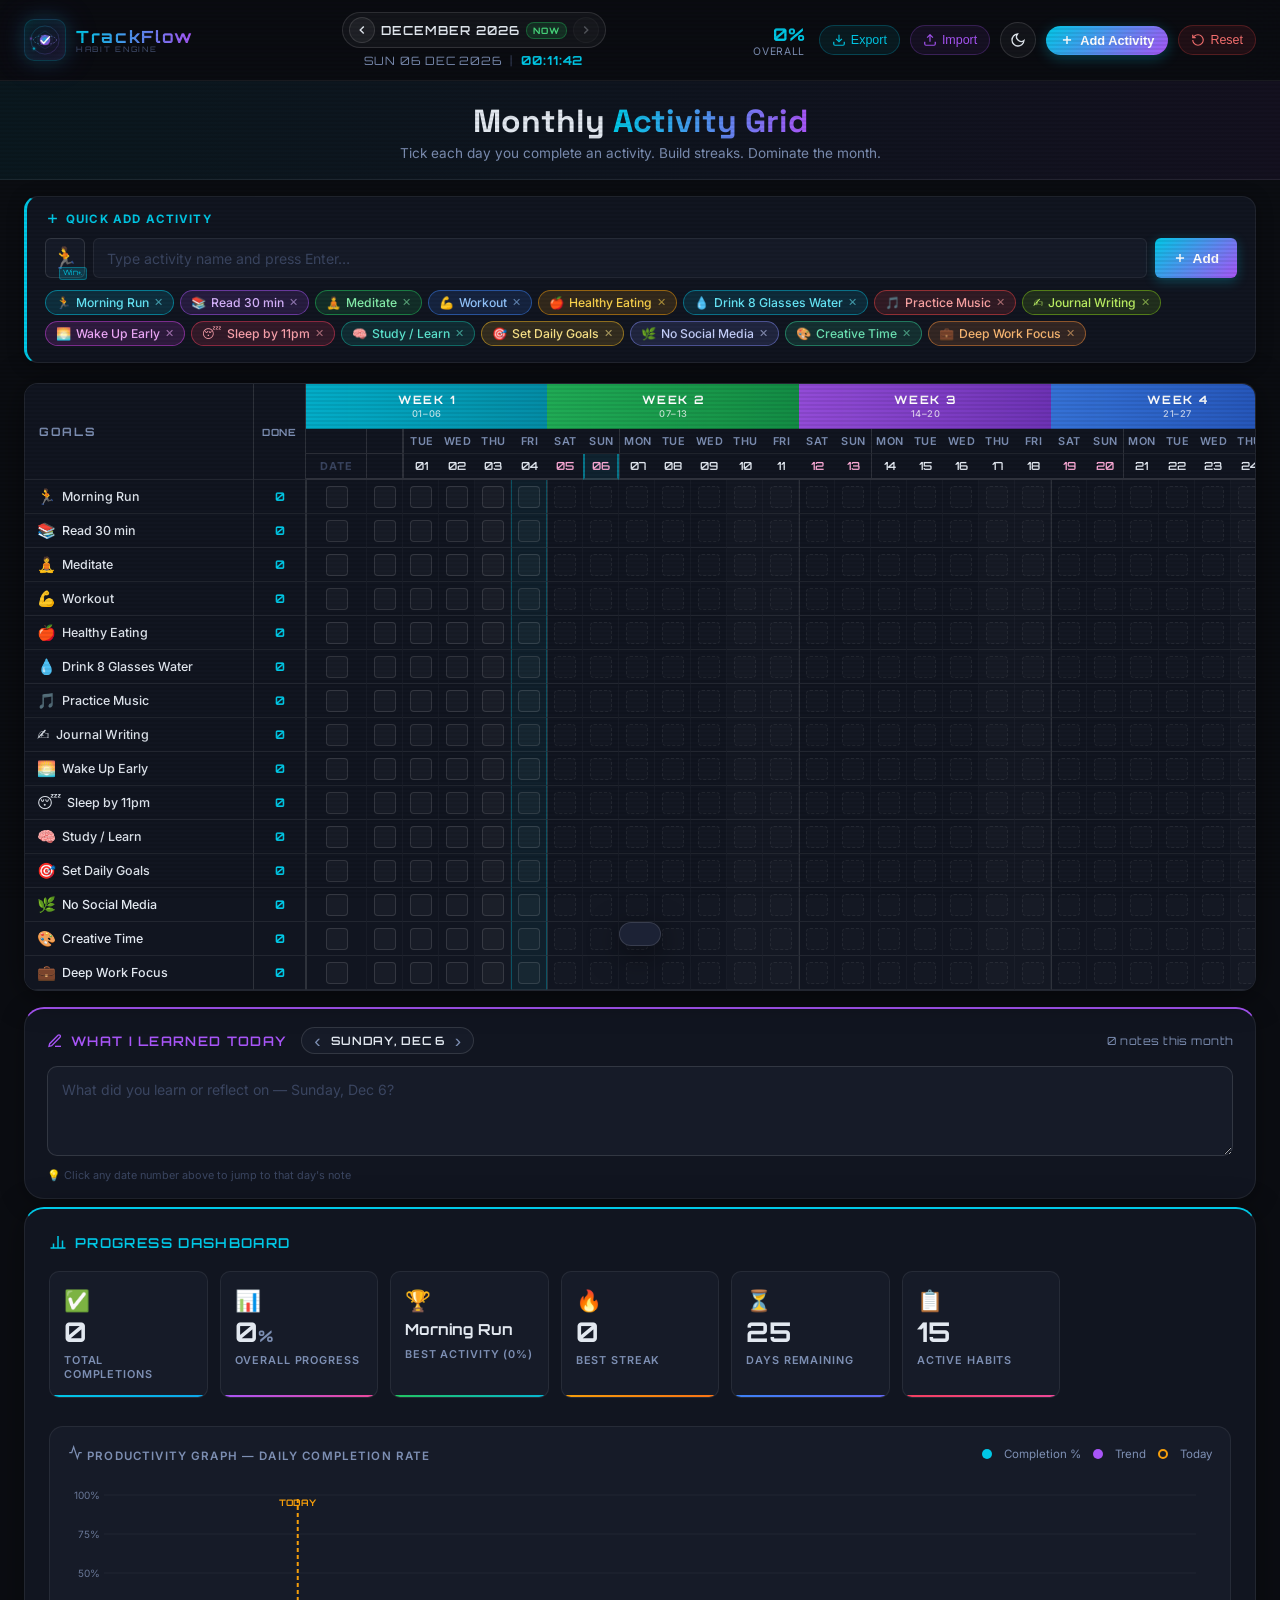
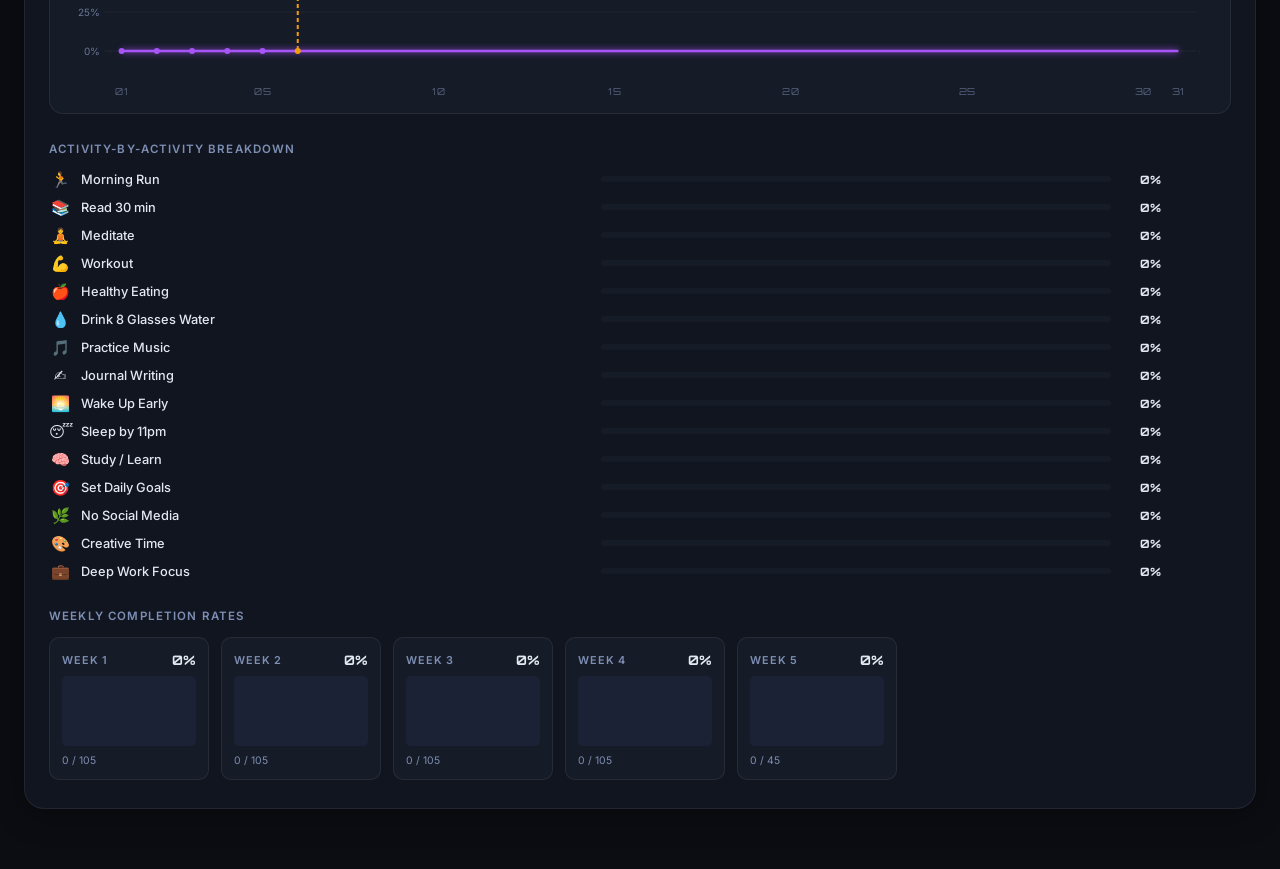
==== commit 7ac7e51a: "work on bugs" ====
--- a/index.html
+++ b/index.html
@@ -6,6 +6,20 @@
   <title>Monthly Activity Tracker | TrackFlow</title>
   <link rel="icon" type="image/svg+xml" href="favicon.svg" />
   <meta name="description" content="Track daily habits for the whole month. Activities as rows, days grouped by weeks as columns. Visualize your consistency." />
+  <!-- Open Graph / Social Sharing -->
+  <meta property="og:type" content="website" />
+  <meta property="og:title" content="TrackFlow — Monthly Habit Tracker" />
+  <meta property="og:description" content="Track daily habits, build streaks, and visualize your consistency with a stunning dark dashboard." />
+  <meta property="og:url" content="https://abhiimaske.github.io/TrackFlow/" />
+  <meta name="twitter:card" content="summary" />
+  <meta name="twitter:title" content="TrackFlow — Monthly Habit Tracker" />
+  <meta name="twitter:description" content="Track daily habits, build streaks, and visualize your consistency." />
+  <!-- PWA -->
+  <link rel="manifest" href="manifest.json" />
+  <meta name="theme-color" content="#00c8e6" />
+  <meta name="apple-mobile-web-app-capable" content="yes" />
+  <meta name="apple-mobile-web-app-status-bar-style" content="black-translucent" />
+  <link rel="apple-touch-icon" href="favicon.svg" />
   <link rel="preconnect" href="https://fonts.googleapis.com" />
   <link rel="preconnect" href="https://fonts.gstatic.com" crossorigin />
   <link href="https://fonts.googleapis.com/css2?family=Inter:wght@300;400;500;600;700;800&family=Space+Grotesk:wght@400;500;600;700&family=Orbitron:wght@400;600;700&display=swap" rel="stylesheet" />
@@ -78,6 +92,27 @@
           <span class="stat-val" id="headerPct">0%</span>
           <span class="stat-lbl">Overall</span>
         </div>
+        <button class="btn-export" id="exportBtn" title="Export data as JSON">
+          <svg width="14" height="14" viewBox="0 0 24 24" fill="none" stroke="currentColor" stroke-width="2">
+            <path d="M21 15v4a2 2 0 01-2 2H5a2 2 0 01-2-2v-4"/><polyline points="7 10 12 15 17 10"/><line x1="12" y1="15" x2="12" y2="3"/>
+          </svg>
+          Export
+        </button>
+        <button class="btn-import" id="importBtn" title="Import data from JSON">
+          <svg width="14" height="14" viewBox="0 0 24 24" fill="none" stroke="currentColor" stroke-width="2">
+            <path d="M21 15v4a2 2 0 01-2 2H5a2 2 0 01-2-2v-4"/><polyline points="17 8 12 3 7 8"/><line x1="12" y1="3" x2="12" y2="15"/>
+          </svg>
+          Import
+        </button>
+        <input type="file" id="importFileInput" accept=".json" style="display:none" />
+        <button class="btn-theme-toggle" id="themeToggle" title="Toggle light/dark theme">
+          <svg class="theme-icon-moon" width="16" height="16" viewBox="0 0 24 24" fill="none" stroke="currentColor" stroke-width="2">
+            <path d="M21 12.79A9 9 0 1111.21 3 7 7 0 0021 12.79z"/>
+          </svg>
+          <svg class="theme-icon-sun" width="16" height="16" viewBox="0 0 24 24" fill="none" stroke="currentColor" stroke-width="2" style="display:none">
+            <circle cx="12" cy="12" r="5"/><line x1="12" y1="1" x2="12" y2="3"/><line x1="12" y1="21" x2="12" y2="23"/><line x1="4.22" y1="4.22" x2="5.64" y2="5.64"/><line x1="18.36" y1="18.36" x2="19.78" y2="19.78"/><line x1="1" y1="12" x2="3" y2="12"/><line x1="21" y1="12" x2="23" y2="12"/><line x1="4.22" y1="19.78" x2="5.64" y2="18.36"/><line x1="18.36" y1="5.64" x2="19.78" y2="4.22"/>
+          </svg>
+        </button>
         <button class="btn-add-activity" id="openAddModal">
           <svg width="14" height="14" viewBox="0 0 24 24" fill="none" stroke="currentColor" stroke-width="2.5"><path d="M12 5v14M5 12h14"/></svg>
           Add Activity
@@ -258,6 +293,27 @@
   <!-- Toast -->
   <div class="toast" id="toast"></div>
 
+  <!-- Keyboard Shortcuts Modal -->
+  <div class="overlay" id="shortcutsOverlay">
+    <div class="modal glass-modal" style="max-width:380px">
+      <div class="modal-head">
+        <span class="modal-title">⌨ Keyboard Shortcuts</span>
+        <button class="modal-close" id="closeShortcuts">✕</button>
+      </div>
+      <div class="modal-body">
+        <div class="shortcuts-grid">
+          <div class="sc-row"><kbd>N</kbd><span>Add new activity</span></div>
+          <div class="sc-row"><kbd>←</kbd><span>Previous month</span></div>
+          <div class="sc-row"><kbd>→</kbd><span>Next month</span></div>
+          <div class="sc-row"><kbd>E</kbd><span>Export data (JSON)</span></div>
+          <div class="sc-row"><kbd>T</kbd><span>Toggle theme</span></div>
+          <div class="sc-row"><kbd>Esc</kbd><span>Close any modal</span></div>
+          <div class="sc-row"><kbd>?</kbd><span>Show this help</span></div>
+        </div>
+      </div>
+    </div>
+  </div>
+
   <script src="app.js"></script>
 </body>
 </html>
--- a/style.css
+++ b/style.css
@@ -1191,3 +1191,218 @@
   opacity: 0; transition: opacity 0.3s;
 }
 .lp-saved.show { opacity: 1; }
+
+/* ══════════════════════════════════════════
+   EXPORT / IMPORT BUTTONS
+   ══════════════════════════════════════════ */
+.btn-export, .btn-import {
+  display: flex; align-items: center; gap: 5px;
+  padding: 7px 12px;
+  background: rgba(0,200,230,0.08); border: 1px solid rgba(0,200,230,0.25);
+  border-radius: 20px; color: var(--accent); font-size: 0.78rem; font-weight: 500; cursor: pointer;
+  transition: var(--ease);
+}
+.btn-export:hover, .btn-import:hover {
+  background: rgba(0,200,230,0.18); border-color: var(--accent);
+  transform: translateY(-1px);
+}
+.btn-import {
+  background: rgba(168,85,247,0.08); border-color: rgba(168,85,247,0.25); color: var(--accent2);
+}
+.btn-import:hover {
+  background: rgba(168,85,247,0.18); border-color: var(--accent2);
+}
+
+/* ══════════════════════════════════════════
+   THEME TOGGLE
+   ══════════════════════════════════════════ */
+.btn-theme-toggle {
+  width: 36px; height: 36px;
+  background: var(--glass); border: 1px solid var(--c-border2);
+  border-radius: 50%; color: var(--c-text);
+  cursor: pointer; display: flex; align-items: center; justify-content: center;
+  transition: var(--ease); flex-shrink: 0;
+  padding: 0;
+}
+.btn-theme-toggle:hover {
+  background: rgba(0,200,230,0.15); border-color: var(--accent);
+  color: var(--accent); transform: rotate(30deg);
+}
+
+/* ══════════════════════════════════════════
+   KEYBOARD SHORTCUTS MODAL
+   ══════════════════════════════════════════ */
+.shortcuts-grid {
+  display: flex; flex-direction: column; gap: 10px;
+}
+.sc-row {
+  display: flex; align-items: center; gap: 14px;
+}
+.sc-row kbd {
+  display: inline-flex; align-items: center; justify-content: center;
+  min-width: 40px; height: 30px;
+  padding: 2px 10px;
+  background: var(--bg4); border: 1px solid var(--c-border2);
+  border-radius: 6px;
+  font-family: var(--font-hud); font-size: 0.72rem; font-weight: 600;
+  color: var(--accent);
+  box-shadow: 0 2px 0 var(--c-border);
+}
+.sc-row span {
+  font-size: 0.85rem; color: var(--c-text2);
+}
+
+/* ══════════════════════════════════════════
+   LIGHT THEME
+   ══════════════════════════════════════════ */
+html.light {
+  --bg:        #f0f2f5;
+  --bg2:       #ffffff;
+  --bg3:       #f7f8fa;
+  --bg4:       #e8eaef;
+  --glass:     rgba(0,0,0,0.03);
+  --glass2:    rgba(0,0,0,0.06);
+
+  --accent:    #0891b2;
+  --accent2:   #7c3aed;
+  --green:     #16a34a;
+  --amber:     #d97706;
+  --red:       #dc2626;
+
+  --c-text:    #1e293b;
+  --c-text2:   #64748b;
+  --c-text3:   #94a3b8;
+  --c-border:  rgba(0,0,0,0.08);
+  --c-border2: rgba(0,0,0,0.12);
+}
+
+/* Light theme specific overrides */
+html.light body {
+  background: var(--bg);
+  color: var(--c-text);
+}
+html.light .scanlines { display: none; }
+html.light .header {
+  background: rgba(255,255,255,0.92);
+  border-bottom-color: var(--c-border);
+}
+html.light .logo-icon {
+  background: linear-gradient(135deg, rgba(8,145,178,0.1), rgba(124,58,237,0.1));
+  border-color: rgba(8,145,178,0.25);
+  box-shadow: 0 0 14px rgba(8,145,178,0.15);
+}
+html.light .logo-text {
+  background-image: linear-gradient(90deg, #0891b2, #7c3aed, #0891b2);
+}
+html.light .hero-strip {
+  background: linear-gradient(90deg, rgba(8,145,178,0.06), rgba(124,58,237,0.06));
+}
+html.light .grid-scroll {
+  background: #fff;
+  border-color: var(--c-border);
+  box-shadow: 0 2px 16px rgba(0,0,0,0.08);
+}
+html.light .th-goals-main,
+html.light .th-count-main,
+html.light .th-dayname-stub,
+html.light .th-count-stub,
+html.light .th-datenum-stub,
+html.light .th-count-datenum,
+html.light .td-label,
+html.light .td-count {
+  background: #fff;
+}
+html.light .activity-row:hover .td-label { background: #f7f8fa; }
+html.light .chk {
+  border-color: rgba(0,0,0,0.15);
+  background: rgba(0,0,0,0.02);
+}
+html.light .chk:hover:not(.future) {
+  border-color: var(--accent);
+  background: rgba(8,145,178,0.08);
+}
+html.light .chk.done {
+  background: var(--green);
+  border-color: var(--green);
+  box-shadow: 0 0 6px rgba(22,163,74,0.3);
+}
+html.light .chk.skip {
+  background: rgba(217,119,6,0.12) !important;
+  border-color: rgba(217,119,6,0.5) !important;
+}
+html.light .chk.skip .chk-icon { stroke: #d97706 !important; }
+html.light .dashboard {
+  background: #fff;
+  border-color: var(--c-border);
+  box-shadow: 0 2px 16px rgba(0,0,0,0.06);
+}
+html.light .s-card { background: #f7f8fa; }
+html.light .graph-panel { background: #f7f8fa; }
+html.light .glass-modal {
+  background: #fff;
+  border-color: var(--c-border);
+  box-shadow: 0 16px 48px rgba(0,0,0,0.15);
+}
+html.light .overlay { background: rgba(0,0,0,0.3); }
+html.light .text-input, html.light .qa-name-input {
+  background: #f7f8fa; border-color: var(--c-border);
+  color: var(--c-text);
+}
+html.light .toast {
+  background: #fff; border-color: var(--c-border);
+  color: var(--c-text);
+  box-shadow: 0 4px 20px rgba(0,0,0,0.12);
+}
+html.light .quick-add-bar {
+  background: #fff; border-color: var(--c-border);
+}
+html.light .learnings-panel {
+  background: #fff; border-color: var(--c-border);
+}
+html.light .lp-textarea {
+  background: #f7f8fa; border-color: var(--c-border);
+  color: var(--c-text);
+}
+html.light .qa-emoji-input, html.light .modal-emoji-input {
+  background: #f7f8fa; border-color: var(--c-border); color: var(--c-text);
+}
+html.light .btn-reset {
+  background: rgba(220,38,38,0.06); border-color: rgba(220,38,38,0.2);
+  color: #dc2626;
+}
+html.light .wb-card { background: #f7f8fa; }
+html.light .wb-track { background: #e8eaef; }
+
+/* Smooth theme transition */
+html { transition: background-color 0.35s ease, color 0.35s ease; }
+body, .header, .grid-scroll, .dashboard, .glass-modal, .toast, .quick-add-bar,
+.learnings-panel, .td-label, .td-count, .s-card, .graph-panel, .wb-card,
+.chk, .text-input, .qa-name-input, .lp-textarea {
+  transition: background-color 0.35s ease, color 0.35s ease, border-color 0.35s ease, box-shadow 0.35s ease;
+}
+
+/* ══════════════════════════════════════════
+   PRINT STYLES
+   ══════════════════════════════════════════ */
+@media print {
+  .scanlines, .header, .hero-strip, .quick-add-bar, .learnings-panel,
+  .overlay, .toast, .btn-add-activity, .btn-reset, .btn-export, .btn-import,
+  .btn-theme-toggle, .td-remove-btn, .td-edit-btn, .qa-chip-remove { display: none !important; }
+
+  body { background: #fff !important; color: #000 !important; }
+  .grid-scroll { border: 1px solid #ccc !important; box-shadow: none !important; overflow: visible !important; }
+  .tracker-grid { font-size: 10px; }
+  .dashboard { border: 1px solid #ccc !important; box-shadow: none !important; }
+  .s-card { border: 1px solid #ddd !important; }
+  .chk.done { background: #22c55e !important; print-color-adjust: exact; -webkit-print-color-adjust: exact; }
+  .th-week { print-color-adjust: exact; -webkit-print-color-adjust: exact; }
+}
+
+/* ══════════════════════════════════════════
+   RESPONSIVE — Additional for new buttons
+   ══════════════════════════════════════════ */
+@media (max-width:768px) {
+  .btn-export, .btn-import { padding: 6px 8px; font-size: 0; gap: 0; }
+  .btn-export svg, .btn-import svg { margin: 0; }
+  .btn-theme-toggle { width: 32px; height: 32px; }
+}
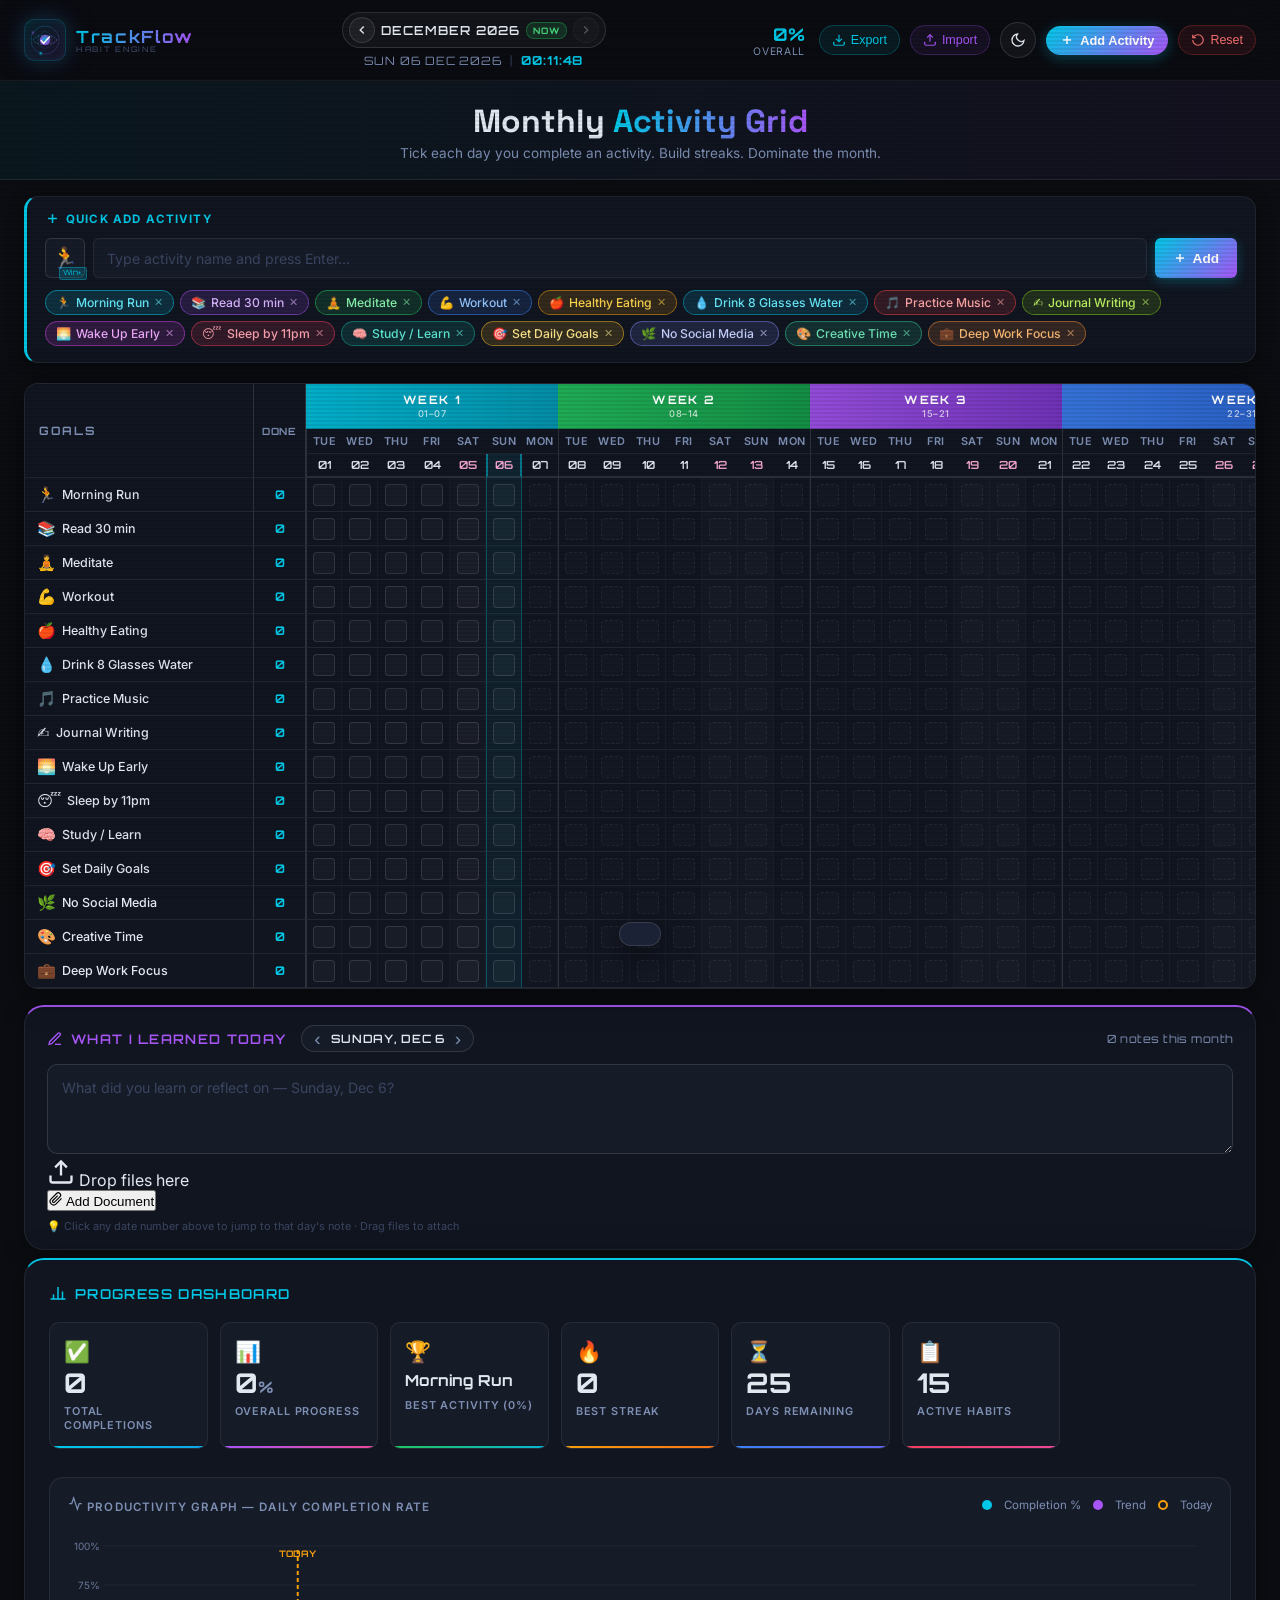
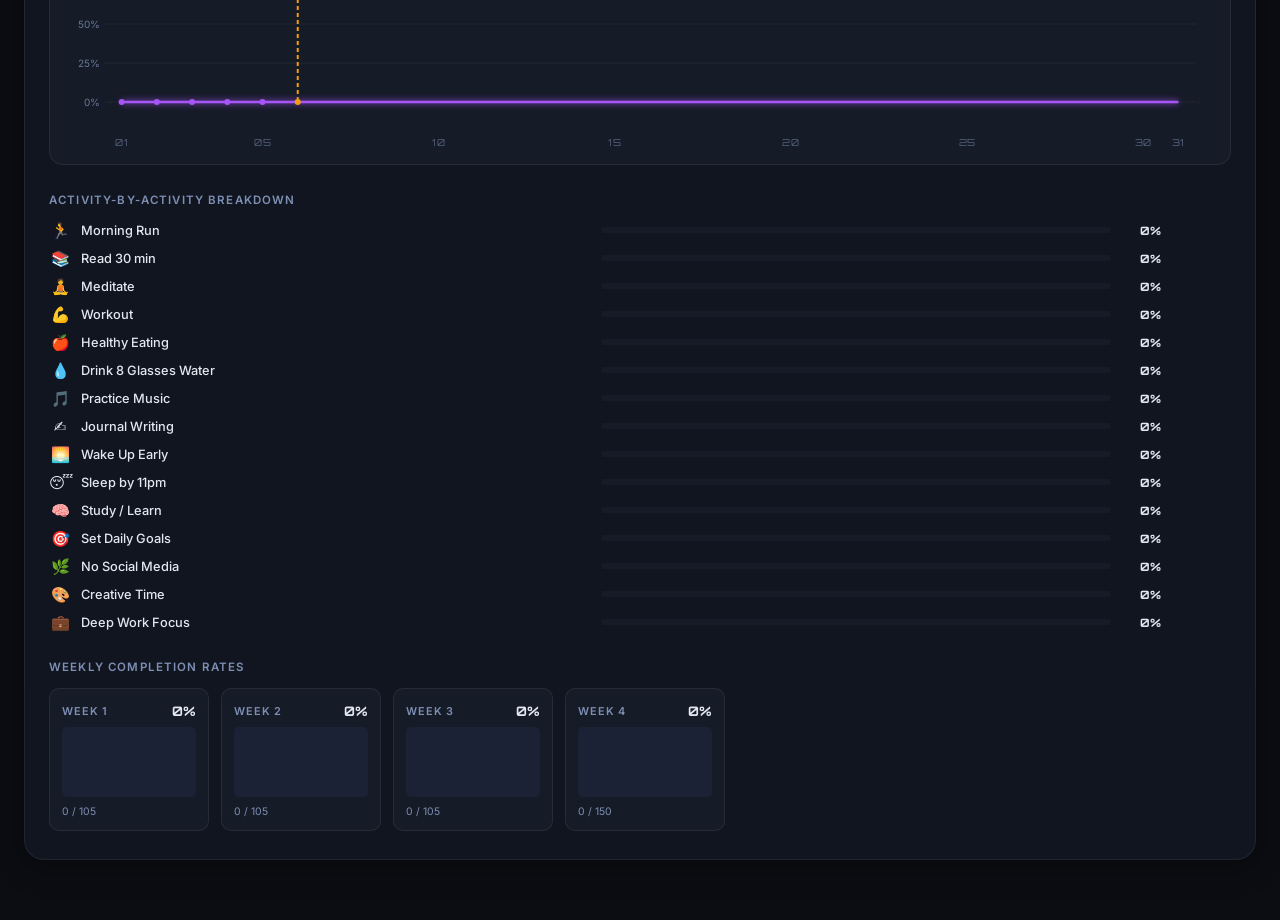
==== commit 46e626d5: "add drag and drop feature" ====
--- a/index.html
+++ b/index.html
@@ -189,8 +189,33 @@
       </div>
       <textarea class="lp-textarea" id="lpTextarea" maxlength="2000"
         placeholder="What did you learn or reflect on today?"></textarea>
+
+      <!-- Attachment Drop Zone -->
+      <div class="lp-drop-zone" id="lpDropZone">
+        <div class="lp-drop-overlay" id="lpDropOverlay">
+          <svg width="28" height="28" viewBox="0 0 24 24" fill="none" stroke="currentColor" stroke-width="2">
+            <path d="M21 15v4a2 2 0 01-2 2H5a2 2 0 01-2-2v-4"/><polyline points="17 8 12 3 7 8"/><line x1="12" y1="3" x2="12" y2="15"/>
+          </svg>
+          <span>Drop files here</span>
+        </div>
+        <div class="lp-attachments-list" id="lpAttachmentsList"></div>
+      </div>
+
+      <!-- Attach Actions -->
+      <div class="lp-attach-actions">
+        <button class="lp-attach-btn" id="lpAttachBtn" title="Attach a document or image">
+          <svg width="14" height="14" viewBox="0 0 24 24" fill="none" stroke="currentColor" stroke-width="2">
+            <path d="M21.44 11.05l-9.19 9.19a6 6 0 01-8.49-8.49l9.19-9.19a4 4 0 015.66 5.66l-9.2 9.19a2 2 0 01-2.83-2.83l8.49-8.48"/>
+          </svg>
+          Add Document
+        </button>
+        <input type="file" id="lpFileInput" multiple style="display:none"
+          accept="image/*,.pdf,.doc,.docx,.txt,.md,.xls,.xlsx,.ppt,.pptx,.csv" />
+        <span class="lp-attach-info" id="lpAttachInfo"></span>
+      </div>
+
       <div class="lp-footer">
-        <span class="lp-tip">💡 Click any date number above to jump to that day's note</span>
+        <span class="lp-tip">💡 Click any date number above to jump to that day's note · Drag files to attach</span>
         <span class="lp-saved" id="lpSaved"></span>
       </div>
     </div>
--- a/style.css
+++ b/style.css
@@ -645,7 +645,6 @@
 }
 
 /* Weekly bars */
-.weekly-panel {}
 .panel-label {
   font-size: 0.72rem; text-transform: uppercase; letter-spacing: 0.1em;
   color: var(--c-text2); font-weight: 600; margin-bottom: 14px;
@@ -1406,3 +1405,5 @@
   .btn-export svg, .btn-import svg { margin: 0; }
   .btn-theme-toggle { width: 32px; height: 32px; }
 }
+
+
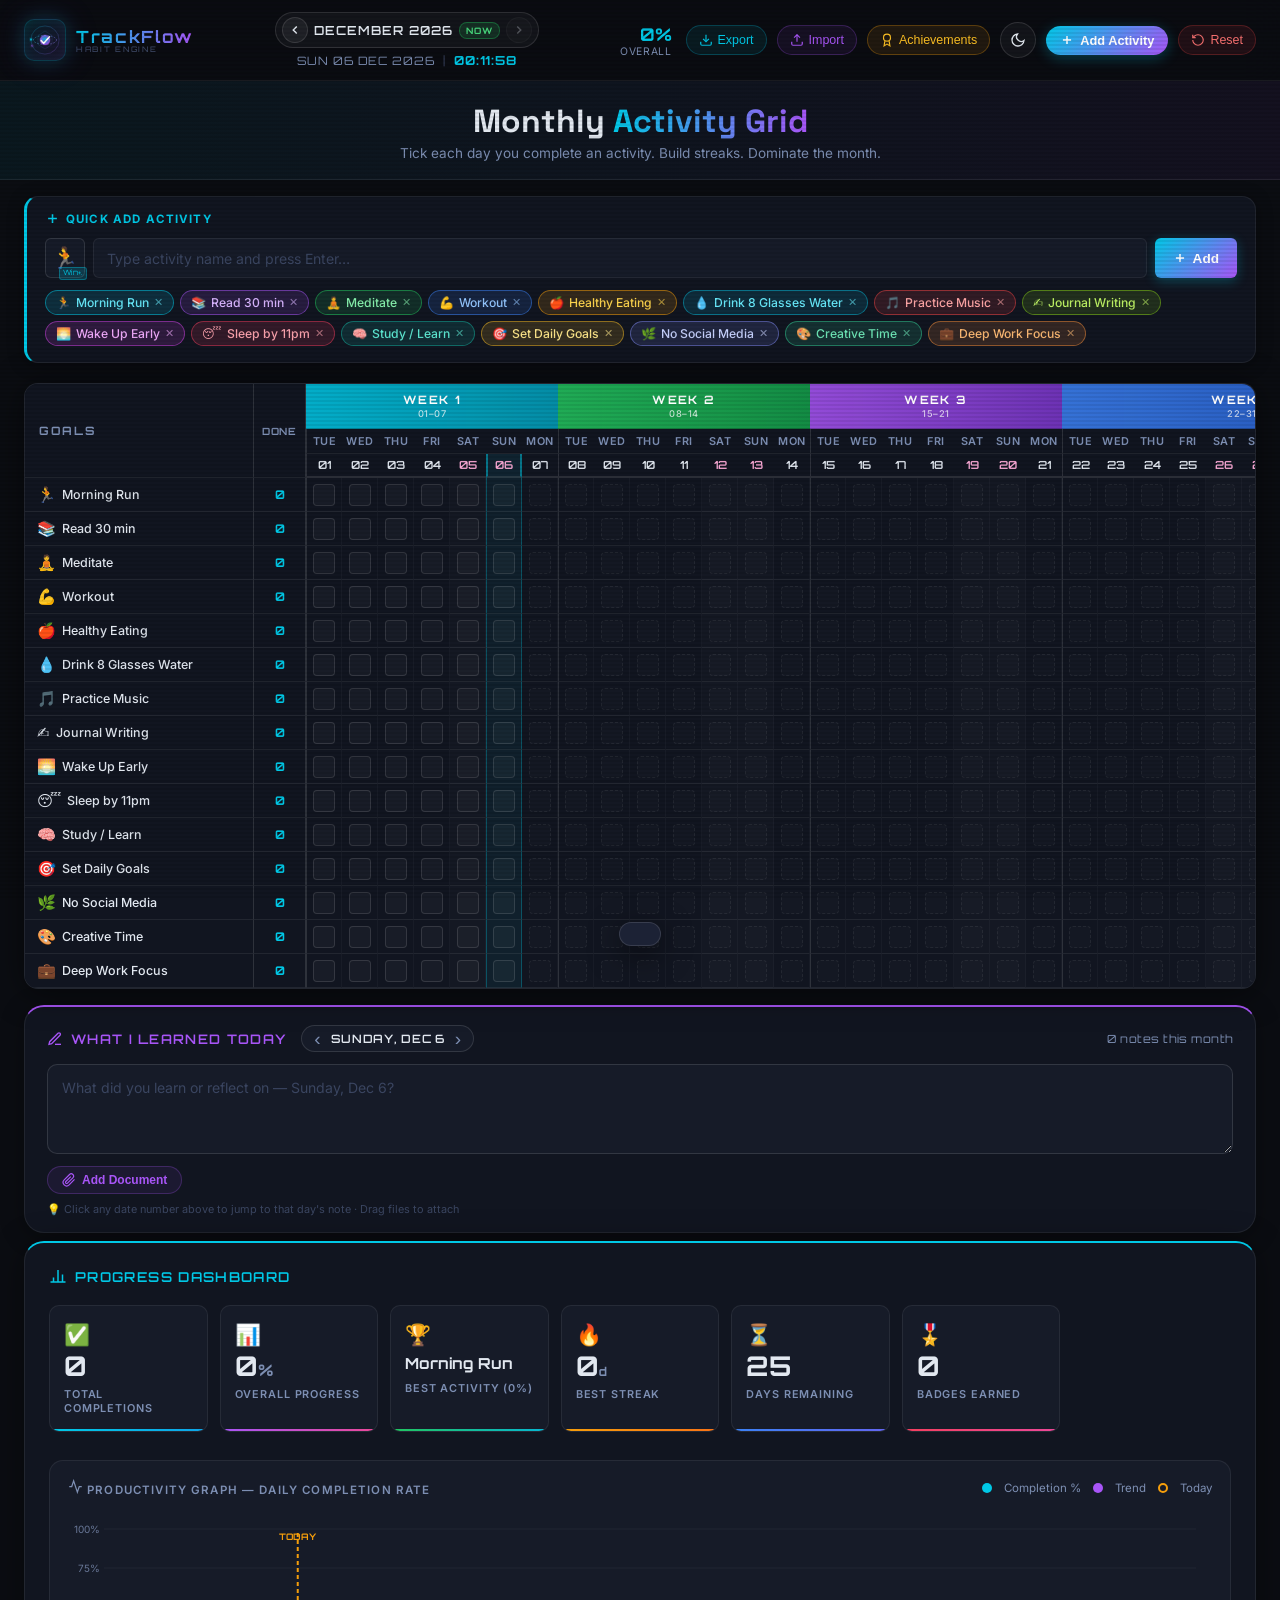
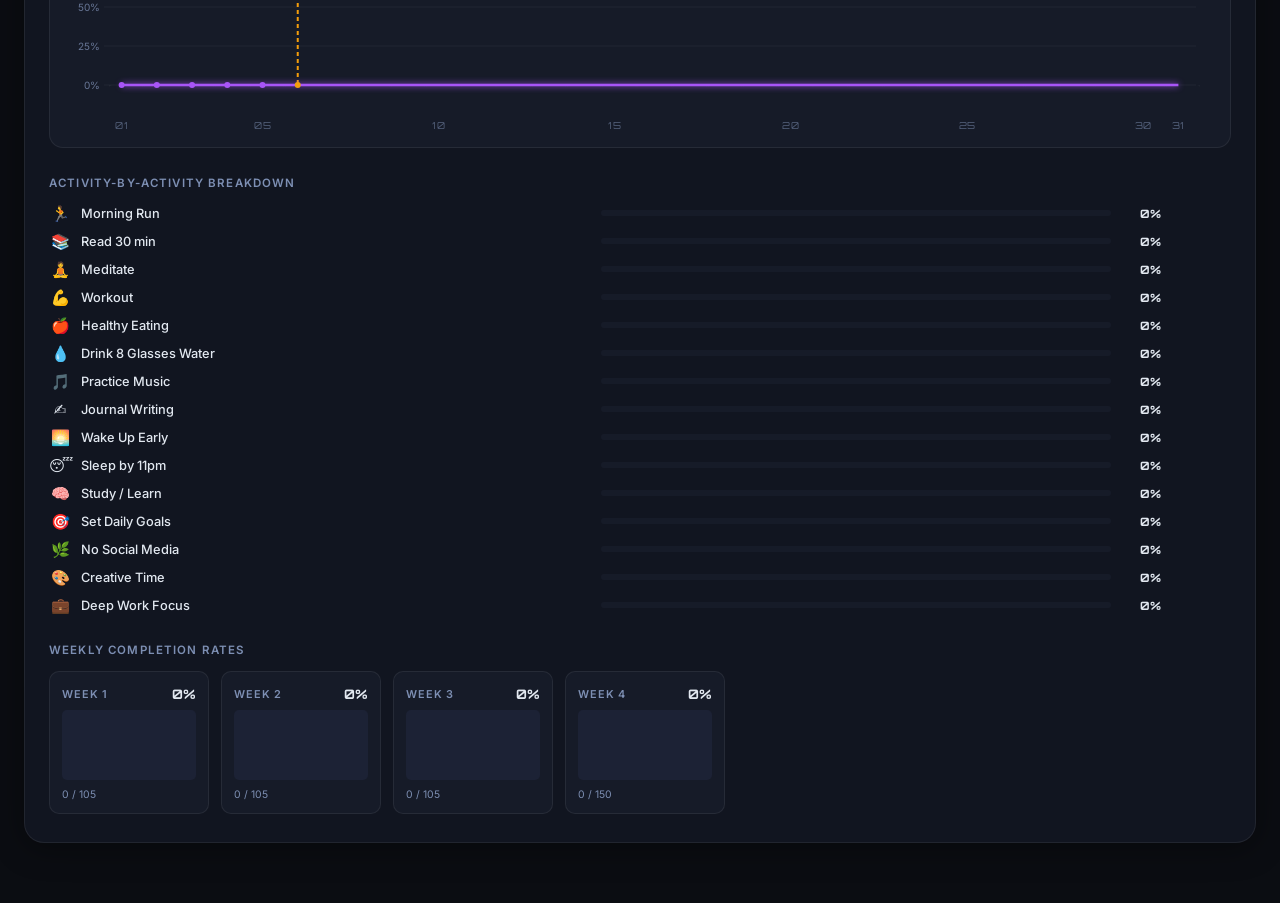
==== commit aea2365f: "make overall chnages in structure and functionality" ====
--- a/index.html
+++ b/index.html
@@ -105,6 +105,12 @@
           Import
         </button>
         <input type="file" id="importFileInput" accept=".json" style="display:none" />
+        <button class="btn-achievements" id="achievementsBtn" title="View streaks & achievements (A)">
+          <svg width="14" height="14" viewBox="0 0 24 24" fill="none" stroke="currentColor" stroke-width="2">
+            <circle cx="12" cy="8" r="6"/><path d="M15.477 12.89L17 22l-5-3-5 3 1.523-9.11"/>
+          </svg>
+          Achievements
+        </button>
         <button class="btn-theme-toggle" id="themeToggle" title="Toggle light/dark theme">
           <svg class="theme-icon-moon" width="16" height="16" viewBox="0 0 24 24" fill="none" stroke="currentColor" stroke-width="2">
             <path d="M21 12.79A9 9 0 1111.21 3 7 7 0 0021 12.79z"/>
@@ -332,9 +338,28 @@
           <div class="sc-row"><kbd>→</kbd><span>Next month</span></div>
           <div class="sc-row"><kbd>E</kbd><span>Export data (JSON)</span></div>
           <div class="sc-row"><kbd>T</kbd><span>Toggle theme</span></div>
+          <div class="sc-row"><kbd>A</kbd><span>Achievements</span></div>
           <div class="sc-row"><kbd>Esc</kbd><span>Close any modal</span></div>
           <div class="sc-row"><kbd>?</kbd><span>Show this help</span></div>
         </div>
+      </div>
+    </div>
+  </div>
+
+  <!-- Achievements Modal -->
+  <div class="overlay" id="achievementsOverlay">
+    <div class="modal glass-modal ach-modal">
+      <div class="modal-head">
+        <span class="modal-title">
+          <svg width="16" height="16" viewBox="0 0 24 24" fill="none" stroke="currentColor" stroke-width="2" style="vertical-align:-2px;margin-right:6px">
+            <circle cx="12" cy="8" r="6"/><path d="M15.477 12.89L17 22l-5-3-5 3 1.523-9.11"/>
+          </svg>
+          Streaks &amp; Achievements
+        </span>
+        <button class="modal-close" id="closeAchievements">✕</button>
+      </div>
+      <div class="modal-body" id="achievementsContent">
+        <!-- Rendered by JS -->
       </div>
     </div>
   </div>
--- a/style.css
+++ b/style.css
@@ -1192,6 +1192,150 @@
 .lp-saved.show { opacity: 1; }
 
 /* ══════════════════════════════════════════
+   ATTACHMENT DROP ZONE + CARDS
+   ══════════════════════════════════════════ */
+.lp-drop-zone {
+  position: relative;
+  margin-top: 8px;
+  min-height: 0;
+  border-radius: var(--r-md);
+  transition: all 0.25s ease;
+}
+.lp-drop-zone.drag-over {
+  background: rgba(168,85,247,0.06);
+  border: 2px dashed rgba(168,85,247,0.5);
+  border-radius: var(--r-md);
+  min-height: 80px;
+}
+.lp-drop-overlay {
+  display: none;
+  position: absolute; inset: 0;
+  flex-direction: column; align-items: center; justify-content: center; gap: 6px;
+  color: #a855f7;
+  font-size: 0.82rem; font-weight: 600;
+  letter-spacing: 0.05em;
+  pointer-events: none;
+  z-index: 5;
+  animation: dropPulse 1.5s ease-in-out infinite;
+}
+.lp-drop-zone.drag-over .lp-drop-overlay { display: flex; }
+@keyframes dropPulse {
+  0%, 100% { opacity: 0.7; }
+  50%      { opacity: 1; }
+}
+
+/* Attachments list */
+.lp-attachments-list {
+  display: flex; flex-wrap: wrap; gap: 8px;
+  padding: 0;
+}
+.lp-attachments-list:empty { display: none; }
+
+/* Individual attachment card */
+.lp-attach-card {
+  display: flex; align-items: center; gap: 8px;
+  padding: 6px 10px 6px 8px;
+  background: var(--bg3);
+  border: 1px solid var(--c-border2);
+  border-radius: var(--r-sm);
+  font-size: 0.75rem;
+  color: var(--c-text);
+  cursor: pointer;
+  transition: var(--ease);
+  max-width: 220px;
+  position: relative;
+  animation: chipIn 0.22s cubic-bezier(0.34,1.56,0.64,1);
+}
+.lp-attach-card:hover {
+  border-color: #a855f7;
+  transform: translateY(-1px);
+  box-shadow: 0 3px 12px rgba(168,85,247,0.15);
+}
+
+/* Image thumbnail */
+.lp-attach-thumb {
+  width: 32px; height: 32px;
+  border-radius: 4px;
+  object-fit: cover;
+  flex-shrink: 0;
+  border: 1px solid var(--c-border);
+}
+
+/* Document icon placeholder */
+.lp-attach-icon {
+  width: 32px; height: 32px;
+  border-radius: 4px;
+  background: rgba(168,85,247,0.1);
+  border: 1px solid rgba(168,85,247,0.25);
+  display: flex; align-items: center; justify-content: center;
+  font-size: 0.85rem;
+  flex-shrink: 0;
+  color: #a855f7;
+}
+
+/* File info */
+.lp-attach-info-wrap {
+  display: flex; flex-direction: column; gap: 1px;
+  min-width: 0; flex: 1;
+}
+.lp-attach-name {
+  font-weight: 500;
+  white-space: nowrap; overflow: hidden; text-overflow: ellipsis;
+  font-size: 0.72rem;
+}
+.lp-attach-size {
+  font-size: 0.62rem;
+  color: var(--c-text2);
+  font-family: var(--font-hud);
+  letter-spacing: 0.04em;
+}
+
+/* Remove button */
+.lp-attach-remove {
+  position: absolute; top: -4px; right: -4px;
+  width: 16px; height: 16px;
+  border-radius: 50%;
+  background: rgba(239,68,68,0.9);
+  border: none;
+  color: #fff; font-size: 9px;
+  cursor: pointer;
+  display: flex; align-items: center; justify-content: center;
+  opacity: 0;
+  transition: var(--ease);
+  box-shadow: 0 1px 4px rgba(0,0,0,0.3);
+}
+.lp-attach-card:hover .lp-attach-remove { opacity: 1; }
+.lp-attach-remove:hover { transform: scale(1.15); background: #ef4444; }
+
+/* Attach actions row */
+.lp-attach-actions {
+  display: flex; align-items: center; gap: 10px;
+  margin-top: 8px;
+}
+.lp-attach-btn {
+  display: flex; align-items: center; gap: 6px;
+  padding: 6px 14px;
+  background: rgba(168,85,247,0.08);
+  border: 1px solid rgba(168,85,247,0.25);
+  border-radius: 16px;
+  color: #a855f7;
+  font-size: 0.75rem; font-weight: 600;
+  cursor: pointer;
+  transition: var(--ease);
+}
+.lp-attach-btn:hover {
+  background: rgba(168,85,247,0.18);
+  border-color: #a855f7;
+  transform: translateY(-1px);
+}
+.lp-attach-info {
+  font-size: 0.65rem;
+  color: var(--c-text3);
+  font-family: var(--font-hud);
+  letter-spacing: 0.04em;
+}
+
+/* ══════════════════════════════════════════
    EXPORT / IMPORT BUTTONS
    ══════════════════════════════════════════ */
 .btn-export, .btn-import {
@@ -1252,6 +1396,171 @@
 }
 
 /* ══════════════════════════════════════════
+   ACHIEVEMENTS BUTTON & MODAL
+   ══════════════════════════════════════════ */
+.btn-achievements {
+  display: flex; align-items: center; gap: 5px;
+  padding: 7px 12px;
+  background: rgba(245,158,11,0.1); border: 1px solid rgba(245,158,11,0.3);
+  border-radius: 20px; color: #fbbf24; font-size: 0.78rem; font-weight: 500; cursor: pointer;
+  transition: var(--ease);
+}
+.btn-achievements:hover {
+  background: rgba(245,158,11,0.2); border-color: rgba(245,158,11,0.6);
+  transform: translateY(-1px); box-shadow: 0 4px 16px rgba(245,158,11,0.25);
+}
+
+/* Achievement Modal — wider than default */
+.ach-modal {
+  max-width: 680px !important;
+  width: 90vw;
+}
+.ach-modal .modal-body {
+  max-height: 70vh;
+  overflow-y: auto;
+  scrollbar-width: thin;
+  scrollbar-color: var(--bg4) transparent;
+  padding-bottom: 24px;
+}
+
+/* Summary cards row */
+.ach-summary {
+  display: flex; gap: 12px; margin-bottom: 20px;
+}
+.ach-summary-card {
+  flex: 1;
+  background: var(--glass2);
+  border: 1px solid var(--c-border2);
+  border-radius: var(--r-md);
+  padding: 14px 12px;
+  display: flex; flex-direction: column; align-items: center; gap: 4px;
+  text-align: center;
+}
+.ach-summary-val {
+  font-family: var(--font-hud);
+  font-size: 1.5rem; font-weight: 700; color: var(--accent);
+}
+.ach-summary-val small {
+  font-size: 0.75rem; color: var(--c-text2); font-weight: 400;
+}
+.ach-summary-lbl {
+  font-size: 0.7rem; color: var(--c-text2); line-height: 1.3;
+}
+
+/* Badge legend */
+.ach-legend {
+  background: var(--glass);
+  border: 1px solid var(--c-border);
+  border-radius: var(--r-md);
+  padding: 14px 16px;
+  margin-bottom: 20px;
+}
+.ach-legend-title {
+  font-size: 0.72rem; font-weight: 600; text-transform: uppercase;
+  letter-spacing: 0.08em; color: var(--c-text2); margin-bottom: 10px;
+}
+.ach-legend-grid {
+  display: flex; flex-wrap: wrap; gap: 8px;
+}
+.ach-legend-item {
+  display: flex; align-items: center; gap: 6px;
+  background: var(--glass2);
+  border: 1px solid var(--c-border);
+  border-radius: 20px;
+  padding: 5px 12px 5px 8px;
+  font-size: 0.78rem;
+}
+.ach-legend-icon { font-size: 1.1rem; }
+.ach-legend-name { color: var(--c-text); font-weight: 500; }
+.ach-legend-days {
+  font-family: var(--font-hud); font-size: 0.65rem;
+  color: var(--c-text2); letter-spacing: 0.04em;
+}
+
+/* Activities title */
+.ach-activities-title {
+  font-size: 0.72rem; font-weight: 600; text-transform: uppercase;
+  letter-spacing: 0.08em; color: var(--c-text2); margin-bottom: 12px;
+}
+
+/* Empty state */
+.ach-empty {
+  text-align: center; padding: 30px 20px;
+  color: var(--c-text2); font-size: 0.88rem;
+}
+
+/* Activity list */
+.ach-list {
+  display: flex; flex-direction: column; gap: 8px;
+}
+.ach-row {
+  display: flex; align-items: center; gap: 12px;
+  background: var(--glass);
+  border: 1px solid var(--c-border);
+  border-radius: var(--r-md);
+  padding: 10px 14px;
+  transition: var(--ease);
+}
+.ach-row:hover {
+  background: var(--glass2);
+  border-color: var(--c-border2);
+}
+.ach-row-left {
+  display: flex; align-items: center; gap: 10px;
+  min-width: 140px; flex-shrink: 0;
+}
+.ach-row-emoji { font-size: 1.3rem; }
+.ach-row-info {
+  display: flex; flex-direction: column; gap: 2px;
+}
+.ach-row-name {
+  font-size: 0.82rem; font-weight: 500; color: var(--c-text);
+  white-space: nowrap; overflow: hidden; text-overflow: ellipsis;
+  max-width: 120px;
+}
+.ach-row-streak {
+  font-size: 0.68rem; color: var(--c-text2);
+  font-family: var(--font-hud); letter-spacing: 0.02em;
+}
+
+/* Streak bar in modal */
+.ach-row-center { flex: 1; min-width: 80px; }
+.ach-bar-wrap {
+  height: 6px;
+  background: var(--glass2);
+  border-radius: 3px;
+  overflow: hidden;
+}
+.ach-bar-fill {
+  height: 100%;
+  border-radius: 3px;
+  transition: width 0.5s ease;
+}
+
+/* Badge pills */
+.ach-row-badges {
+  display: flex; gap: 4px; flex-shrink: 0;
+}
+.ach-badge {
+  display: flex; align-items: center; justify-content: center;
+  width: 28px; height: 28px;
+  border-radius: 50%;
+  border: 1.5px solid transparent;
+  font-size: 0.9rem;
+  transition: var(--ease);
+  cursor: default;
+}
+.ach-badge-locked {
+  opacity: 0.2;
+  filter: grayscale(1);
+  border-color: var(--c-border) !important;
+  box-shadow: none !important;
+}
+.ach-badge:not(.ach-badge-locked):hover {
+  transform: scale(1.25);
+}
+
+/* ══════════════════════════════════════════
    LIGHT THEME
    ══════════════════════════════════════════ */
 html.light {
@@ -1371,6 +1680,21 @@
 }
 html.light .wb-card { background: #f7f8fa; }
 html.light .wb-track { background: #e8eaef; }
+html.light .lp-attach-card { background: #f7f8fa; border-color: var(--c-border); }
+html.light .lp-attach-icon { background: rgba(124,58,237,0.08); border-color: rgba(124,58,237,0.2); }
+html.light .lp-drop-zone.drag-over { background: rgba(124,58,237,0.04); border-color: rgba(124,58,237,0.4); }
+html.light .lp-attach-btn { background: rgba(124,58,237,0.06); border-color: rgba(124,58,237,0.2); color: #7c3aed; }
+html.light .btn-achievements {
+  background: rgba(217,119,6,0.08); border-color: rgba(217,119,6,0.25); color: #d97706;
+}
+html.light .btn-achievements:hover {
+  background: rgba(217,119,6,0.15); border-color: rgba(217,119,6,0.5);
+}
+html.light .ach-summary-card { background: #f7f8fa; border-color: var(--c-border); }
+html.light .ach-legend { background: #f7f8fa; border-color: var(--c-border); }
+html.light .ach-row { background: #f7f8fa; border-color: var(--c-border); }
+html.light .ach-row:hover { background: #eef0f4; }
+html.light .ach-legend-item { background: #fff; border-color: var(--c-border); }
 
 /* Smooth theme transition */
 html { transition: background-color 0.35s ease, color 0.35s ease; }
@@ -1386,7 +1710,7 @@
 @media print {
   .scanlines, .header, .hero-strip, .quick-add-bar, .learnings-panel,
   .overlay, .toast, .btn-add-activity, .btn-reset, .btn-export, .btn-import,
-  .btn-theme-toggle, .td-remove-btn, .td-edit-btn, .qa-chip-remove { display: none !important; }
+  .btn-theme-toggle, .btn-achievements, .td-remove-btn, .td-edit-btn, .qa-chip-remove { display: none !important; }
 
   body { background: #fff !important; color: #000 !important; }
   .grid-scroll { border: 1px solid #ccc !important; box-shadow: none !important; overflow: visible !important; }
@@ -1401,9 +1725,13 @@
    RESPONSIVE — Additional for new buttons
    ══════════════════════════════════════════ */
 @media (max-width:768px) {
-  .btn-export, .btn-import { padding: 6px 8px; font-size: 0; gap: 0; }
-  .btn-export svg, .btn-import svg { margin: 0; }
+  .btn-export, .btn-import, .btn-achievements { padding: 6px 8px; font-size: 0; gap: 0; }
+  .btn-export svg, .btn-import svg, .btn-achievements svg { margin: 0; }
   .btn-theme-toggle { width: 32px; height: 32px; }
-}
-
-
+  .ach-summary { flex-direction: column; }
+  .ach-row { flex-wrap: wrap; }
+  .ach-row-left { min-width: 100%; }
+  .ach-row-center { min-width: 100%; order: 3; }
+  .ach-row-badges { order: 2; margin-left: auto; }
+}
+
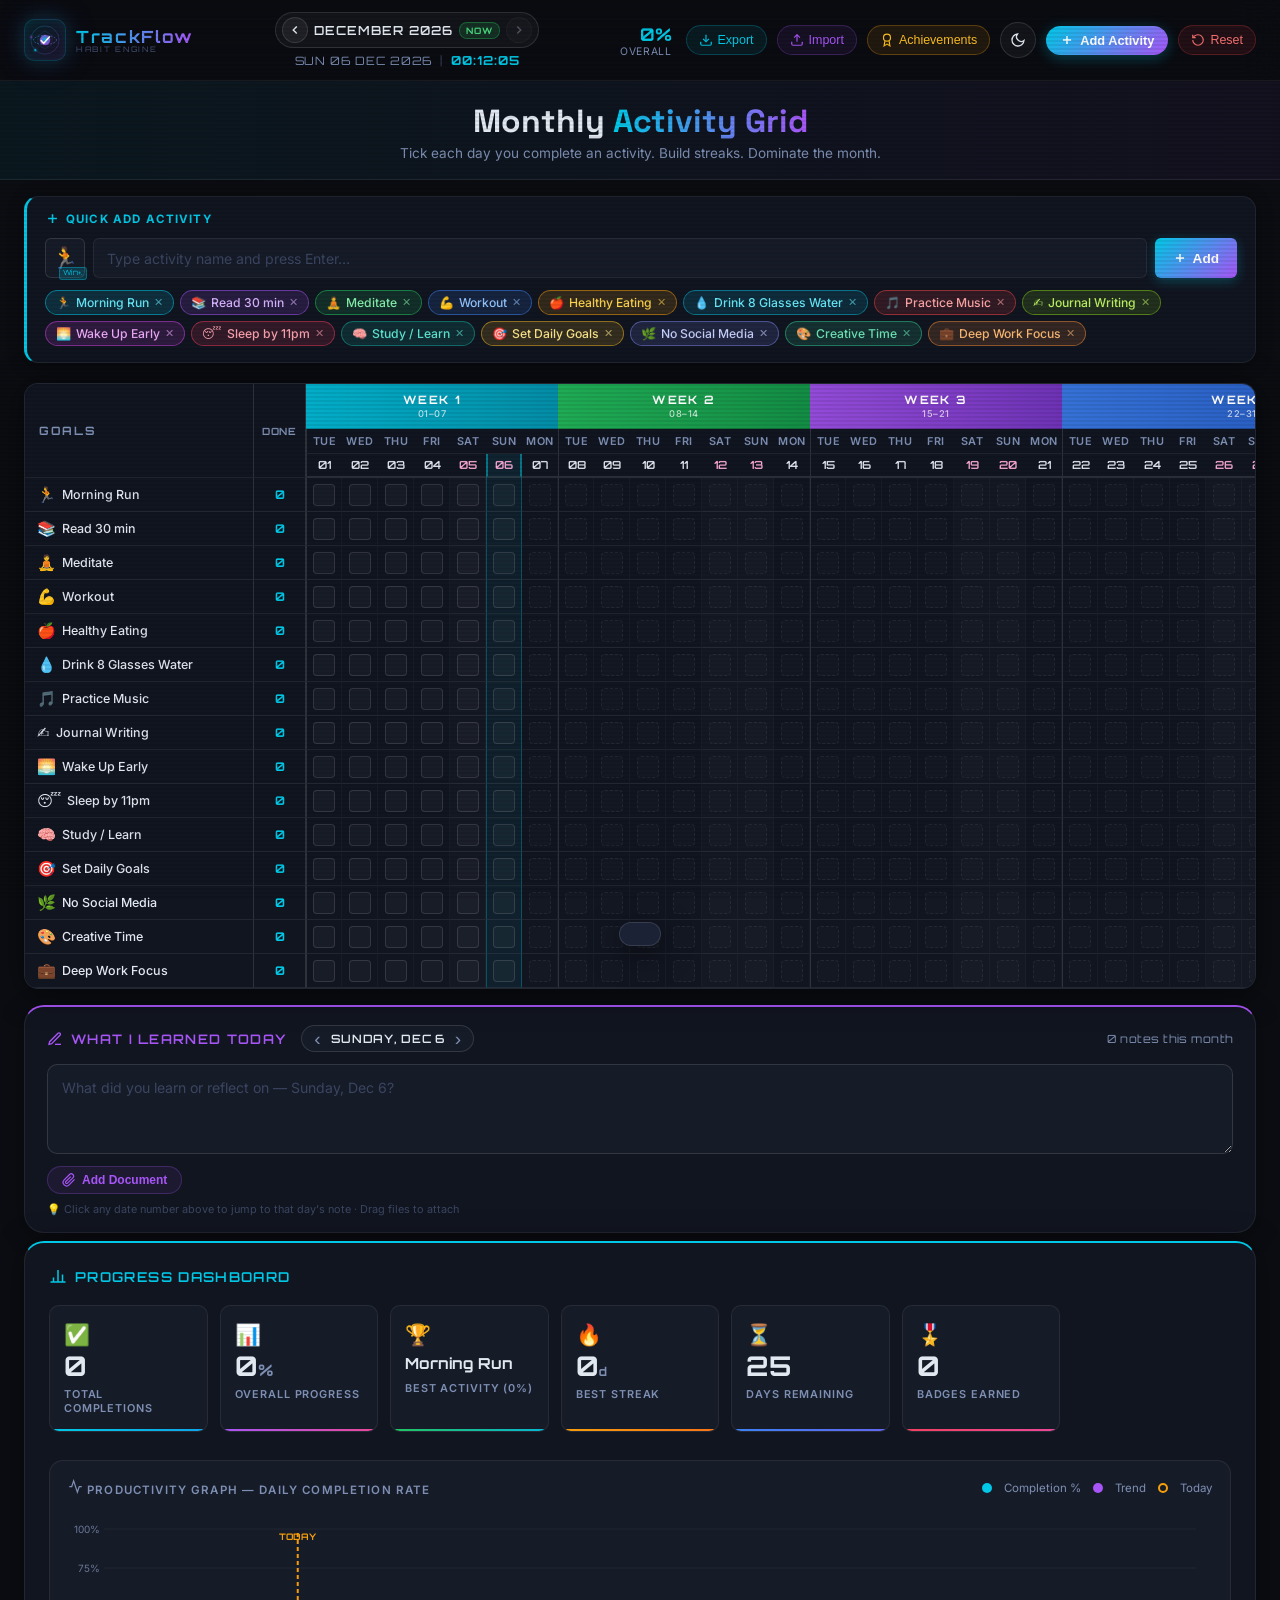
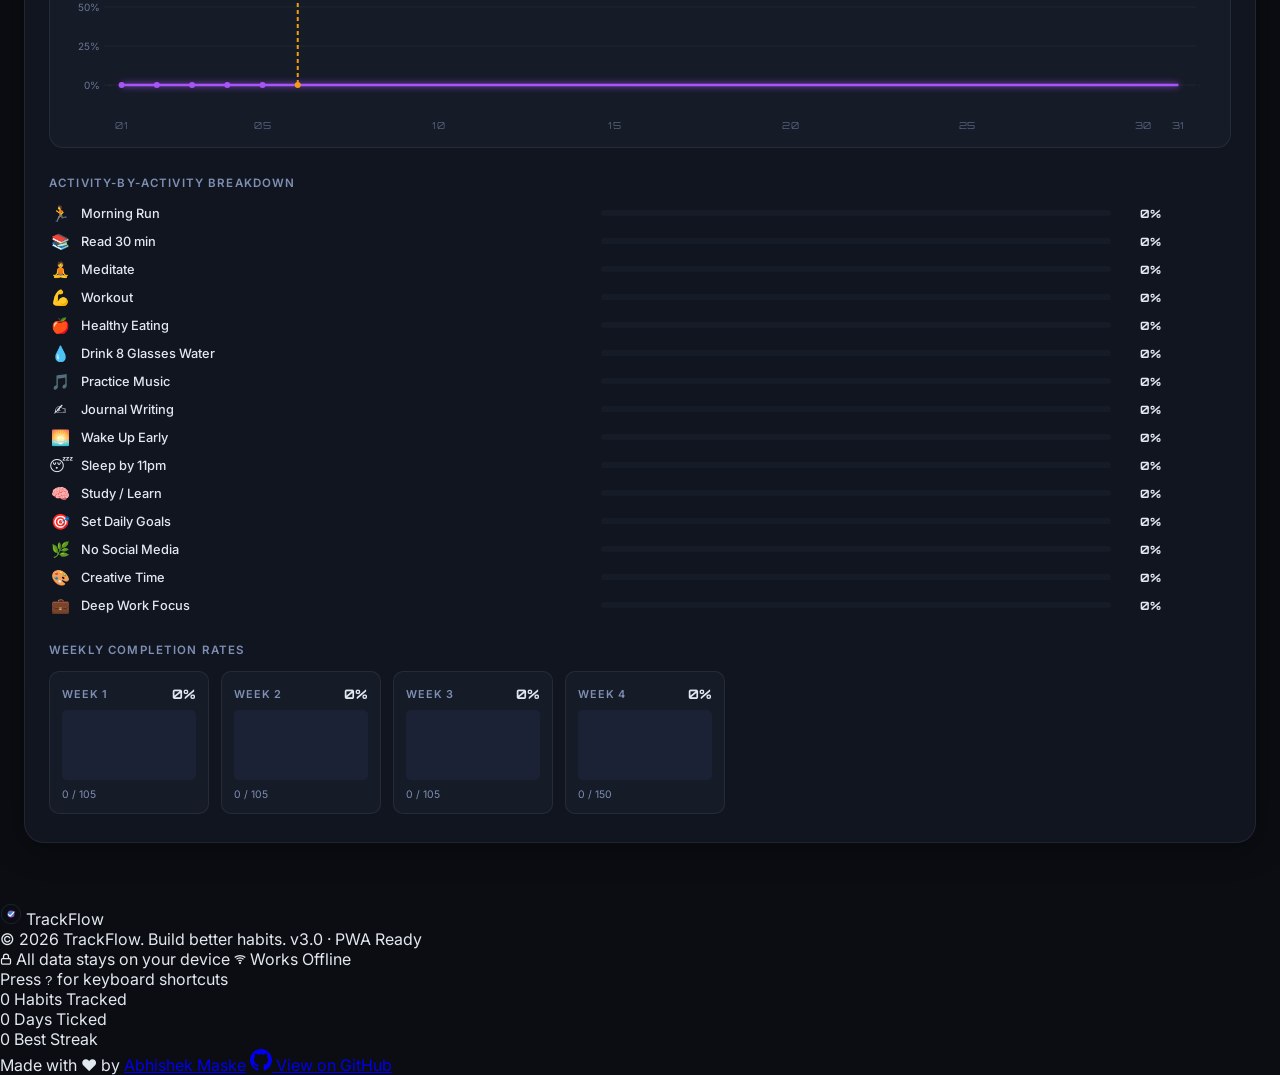
==== commit 879fe407: "add footer to the website" ====
--- a/index.html
+++ b/index.html
@@ -364,6 +364,79 @@
     </div>
   </div>
 
+  <!-- Site Footer -->
+  <footer class="site-footer" id="siteFooter">
+    <div class="footer-inner">
+
+      <!-- Left: Branding -->
+      <div class="footer-col footer-brand">
+        <div class="footer-logo">
+          <svg width="22" height="22" viewBox="0 0 100 100" fill="none" xmlns="http://www.w3.org/2000/svg">
+            <circle cx="50" cy="50" r="44" stroke="url(#fLogoGrad)" stroke-width="2" opacity="0.35"/>
+            <circle cx="50" cy="50" r="16" fill="url(#fLogoCore)" opacity="0.85"/>
+            <polyline points="38,52 46,60 64,40" stroke="#fff" stroke-width="5" stroke-linecap="round" stroke-linejoin="round" fill="none"/>
+            <defs>
+              <linearGradient id="fLogoGrad" x1="0%" y1="0%" x2="100%" y2="100%">
+                <stop offset="0%" stop-color="#00c8e6"/><stop offset="100%" stop-color="#a855f7"/>
+              </linearGradient>
+              <radialGradient id="fLogoCore" cx="50%" cy="45%" r="50%">
+                <stop offset="0%" stop-color="#00c8e6"/><stop offset="100%" stop-color="#a855f7"/>
+              </radialGradient>
+            </defs>
+          </svg>
+          <span class="footer-logo-text">TrackFlow</span>
+        </div>
+        <span class="footer-copy">&copy; 2026 TrackFlow. Build better habits.</span>
+        <span class="footer-version">v3.0 &middot; PWA Ready</span>
+      </div>
+
+      <!-- Center: Info + Stats -->
+      <div class="footer-col footer-center">
+        <div class="footer-badges">
+          <span class="footer-badge footer-badge-privacy">
+            <svg width="12" height="12" viewBox="0 0 24 24" fill="none" stroke="currentColor" stroke-width="2.5"><rect x="3" y="11" width="18" height="11" rx="2"/><path d="M7 11V7a5 5 0 0110 0v4"/></svg>
+            All data stays on your device
+          </span>
+          <span class="footer-badge footer-badge-offline">
+            <svg width="12" height="12" viewBox="0 0 24 24" fill="none" stroke="currentColor" stroke-width="2.5"><path d="M5 12.55a11 11 0 0114.08 0"/><path d="M1.42 9a16 16 0 0121.16 0"/><path d="M8.53 16.11a6 6 0 016.95 0"/><circle cx="12" cy="20" r="1"/></svg>
+            Works Offline
+          </span>
+        </div>
+        <span class="footer-shortcut">Press <kbd>?</kbd> for keyboard shortcuts</span>
+        <div class="footer-stats" id="footerStats">
+          <div class="footer-stat">
+            <span class="fs-val" id="fsTotalHabits">0</span>
+            <span class="fs-label">Habits Tracked</span>
+          </div>
+          <span class="fs-divider"></span>
+          <div class="footer-stat">
+            <span class="fs-val" id="fsTotalTicks">0</span>
+            <span class="fs-label">Days Ticked</span>
+          </div>
+          <span class="fs-divider"></span>
+          <div class="footer-stat">
+            <span class="fs-val" id="fsStreak">0</span>
+            <span class="fs-label">Best Streak</span>
+          </div>
+        </div>
+      </div>
+
+      <!-- Right: Credit + GitHub -->
+      <div class="footer-col footer-credit">
+        <span class="footer-made">Made with <span class="footer-heart">&hearts;</span> by</span>
+        <a href="https://github.com/abhiimaske" target="_blank" rel="noopener noreferrer" class="footer-author">Abhishek Maske</a>
+        <a href="https://github.com/abhiimaske/TrackFlow" target="_blank" rel="noopener noreferrer" class="footer-github" title="View on GitHub">
+          <svg width="22" height="22" viewBox="0 0 24 24" fill="currentColor">
+            <path d="M12 0C5.374 0 0 5.373 0 12c0 5.302 3.438 9.8 8.207 11.387.599.111.793-.261.793-.577v-2.234c-3.338.726-4.033-1.416-4.033-1.416-.546-1.387-1.333-1.756-1.333-1.756-1.089-.745.083-.729.083-.729 1.205.084 1.839 1.237 1.839 1.237 1.07 1.834 2.807 1.304 3.492.997.107-.775.418-1.305.762-1.604-2.665-.305-5.467-1.334-5.467-5.931 0-1.311.469-2.381 1.236-3.221-.124-.303-.535-1.524.117-3.176 0 0 1.008-.322 3.301 1.23A11.509 11.509 0 0112 5.803c1.02.005 2.047.138 3.006.404 2.291-1.552 3.297-1.23 3.297-1.23.653 1.653.242 2.874.118 3.176.77.84 1.235 1.911 1.235 3.221 0 4.609-2.807 5.624-5.479 5.921.43.372.823 1.102.823 2.222v3.293c0 .319.192.694.801.576C20.566 21.797 24 17.3 24 12c0-6.627-5.373-12-12-12z"/>
+          </svg>
+          <span>View on GitHub</span>
+        </a>
+      </div>
+
+    </div>
+    <div class="footer-glow"></div>
+  </footer>
+
   <script src="app.js"></script>
 </body>
 </html>
